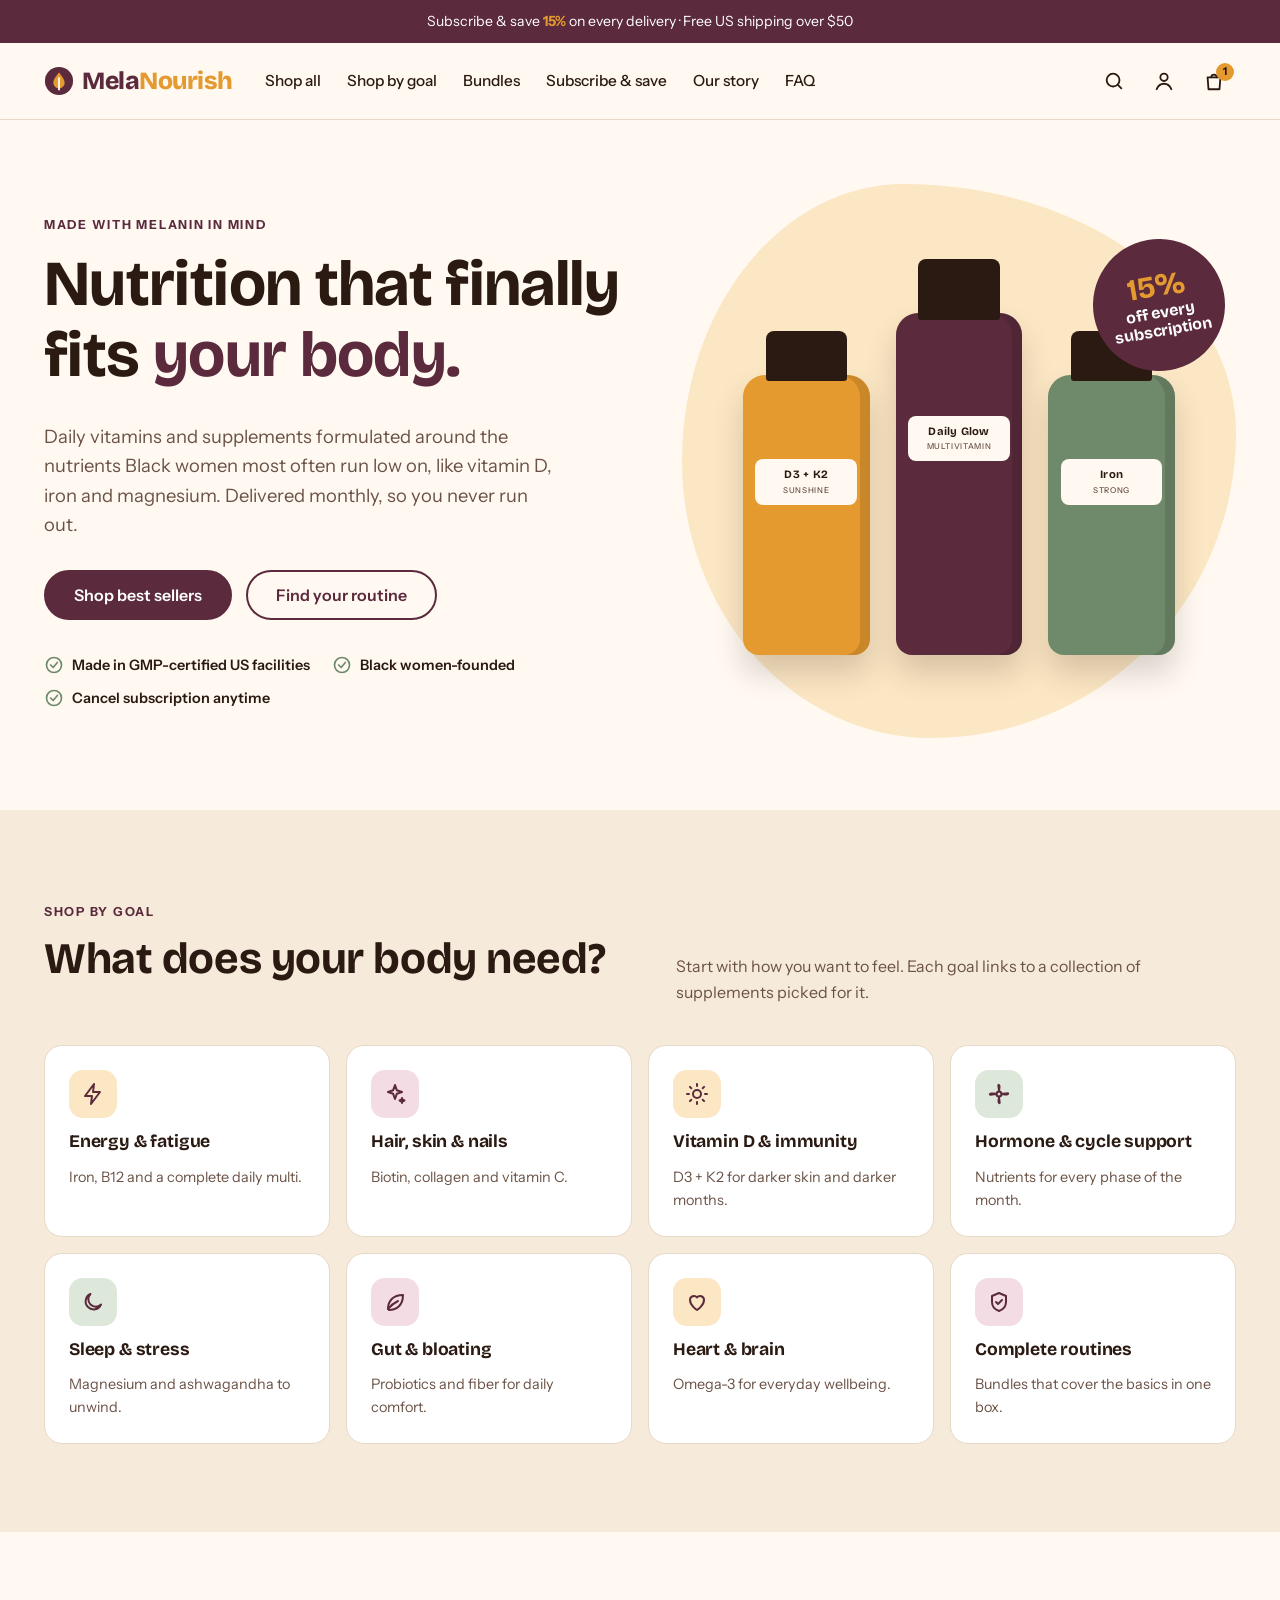
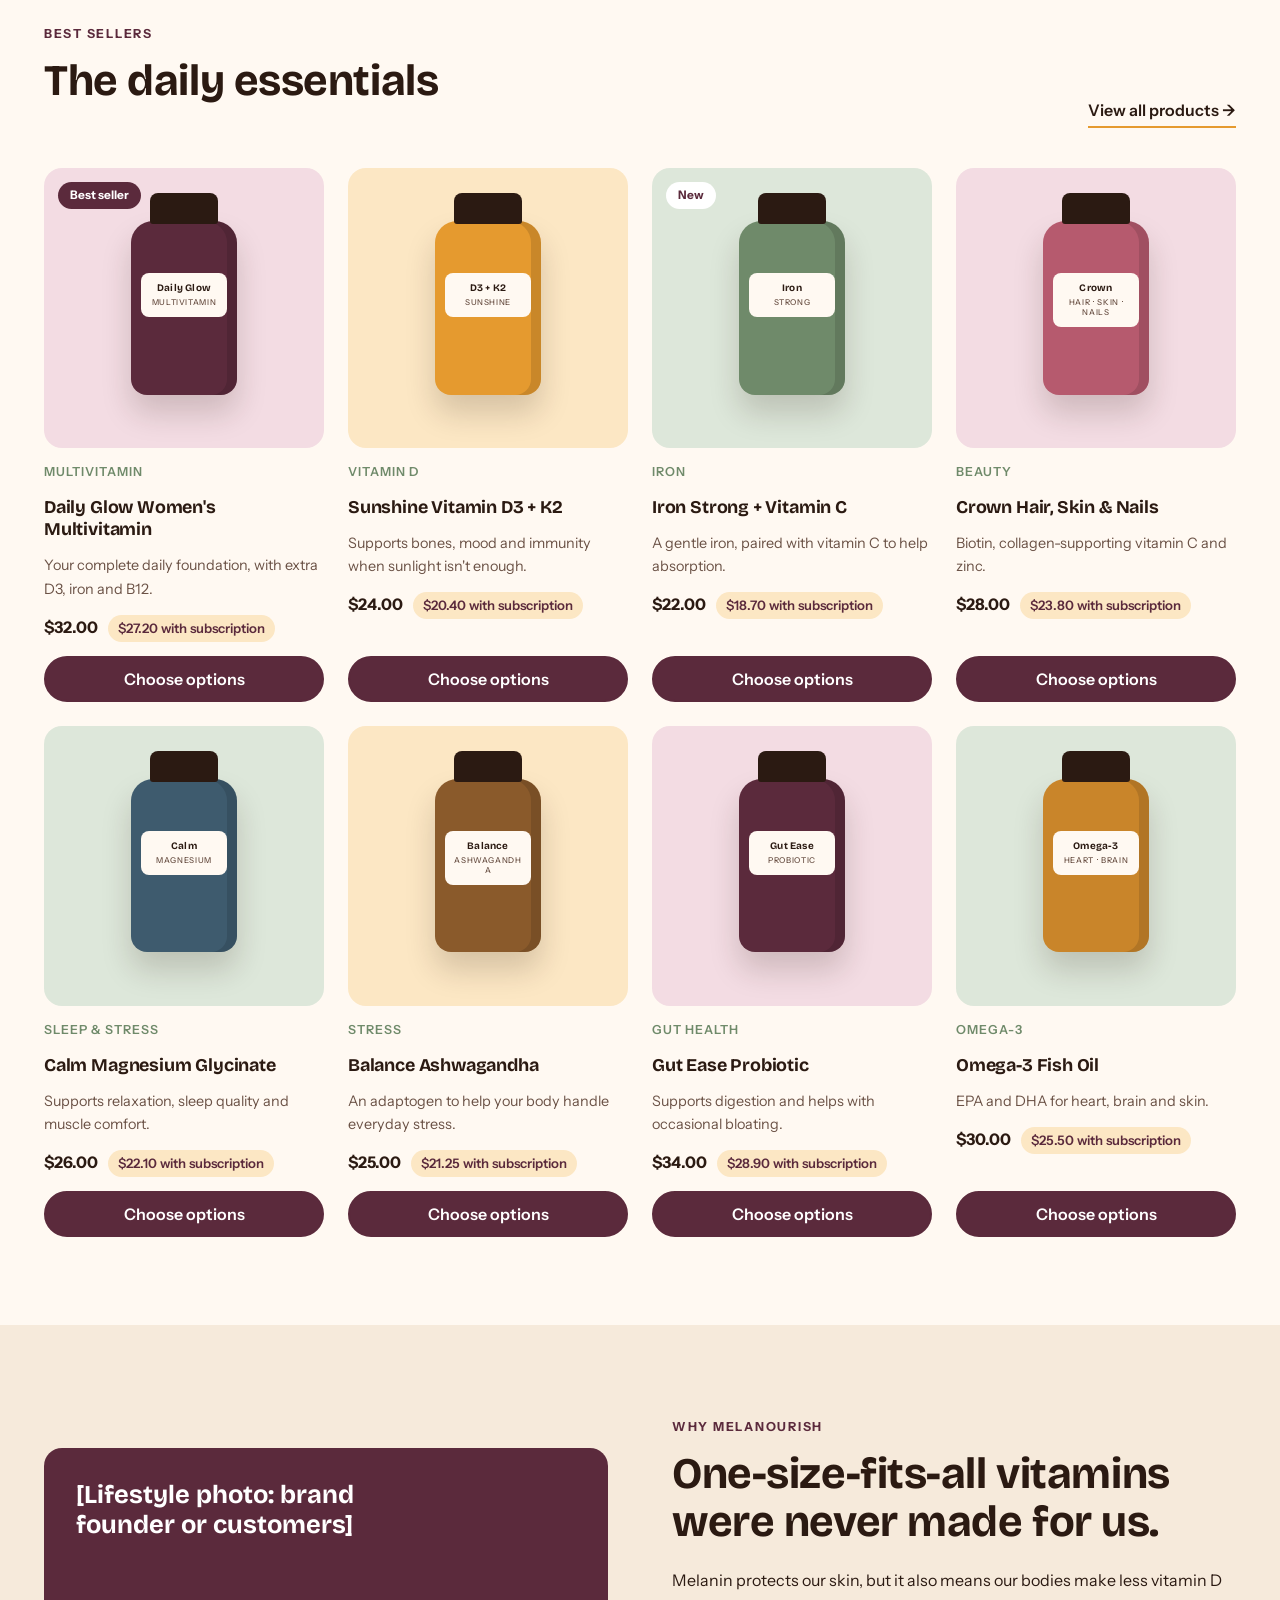
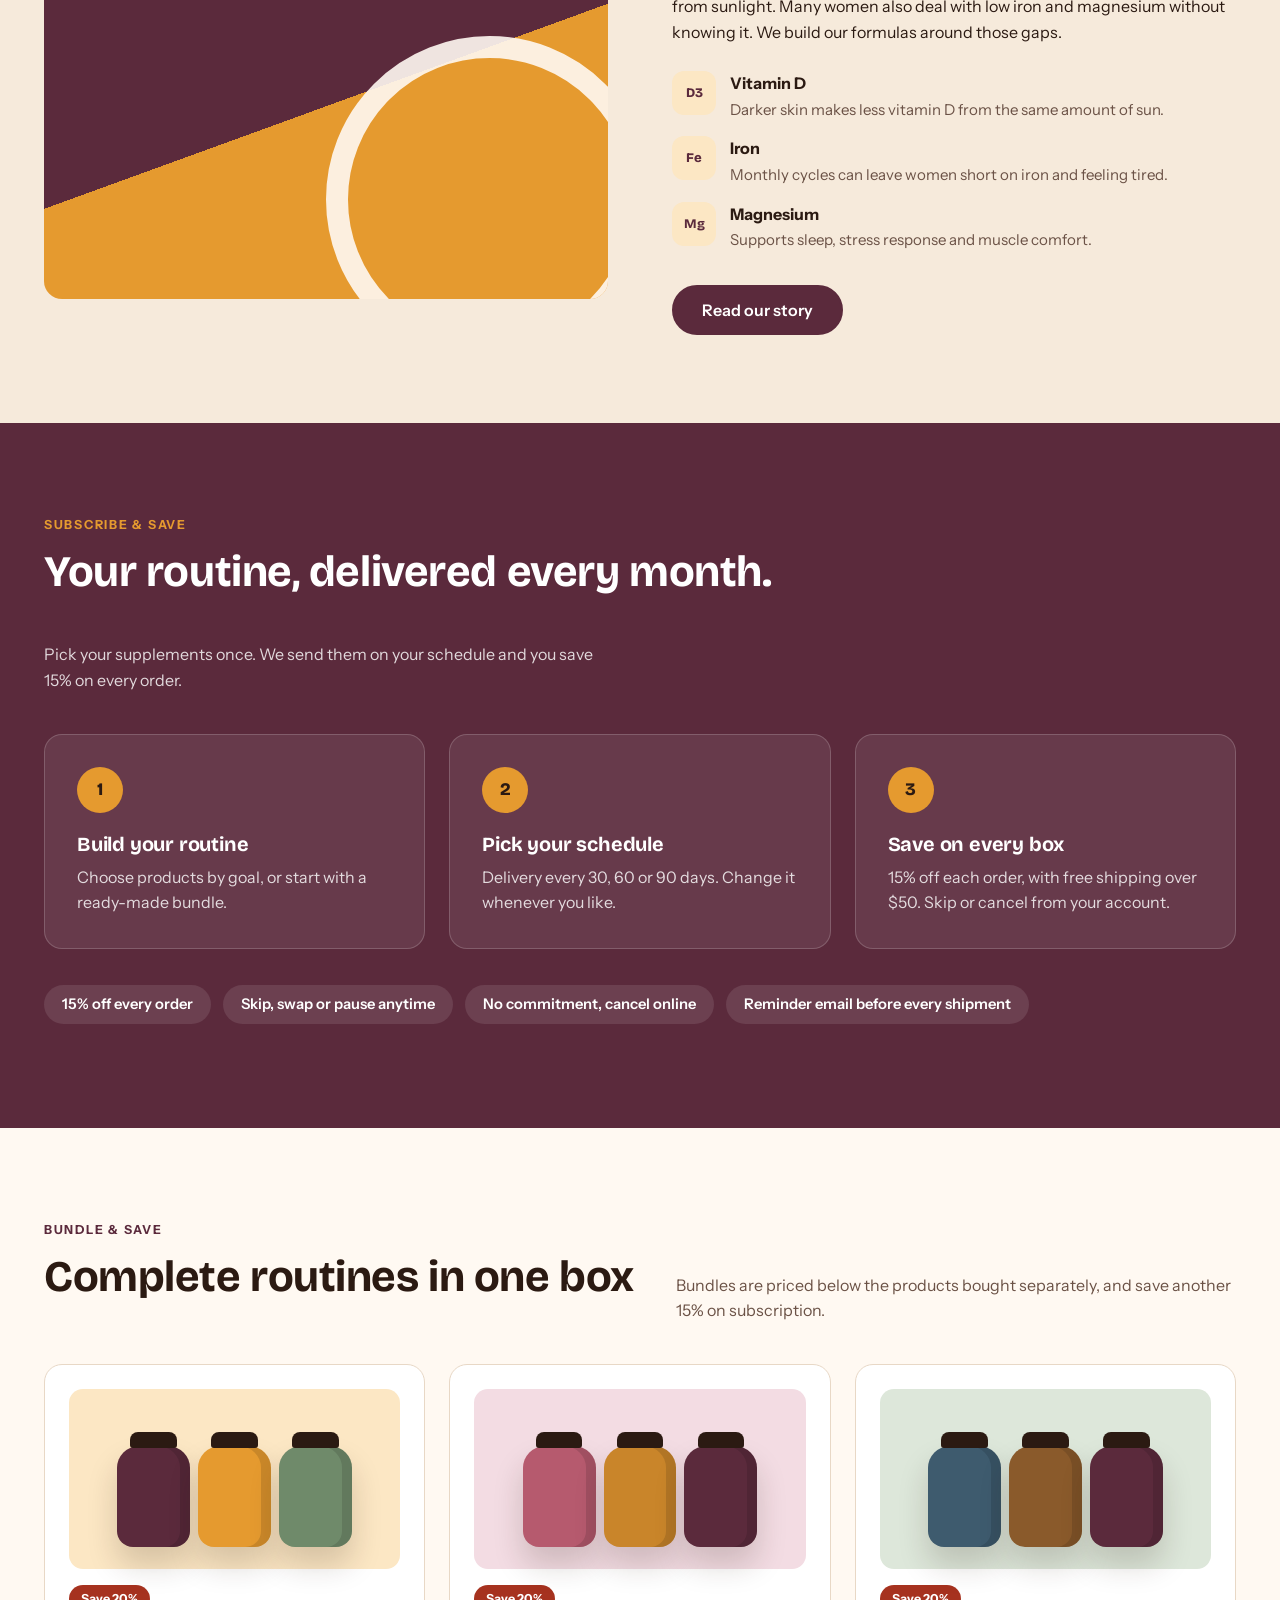
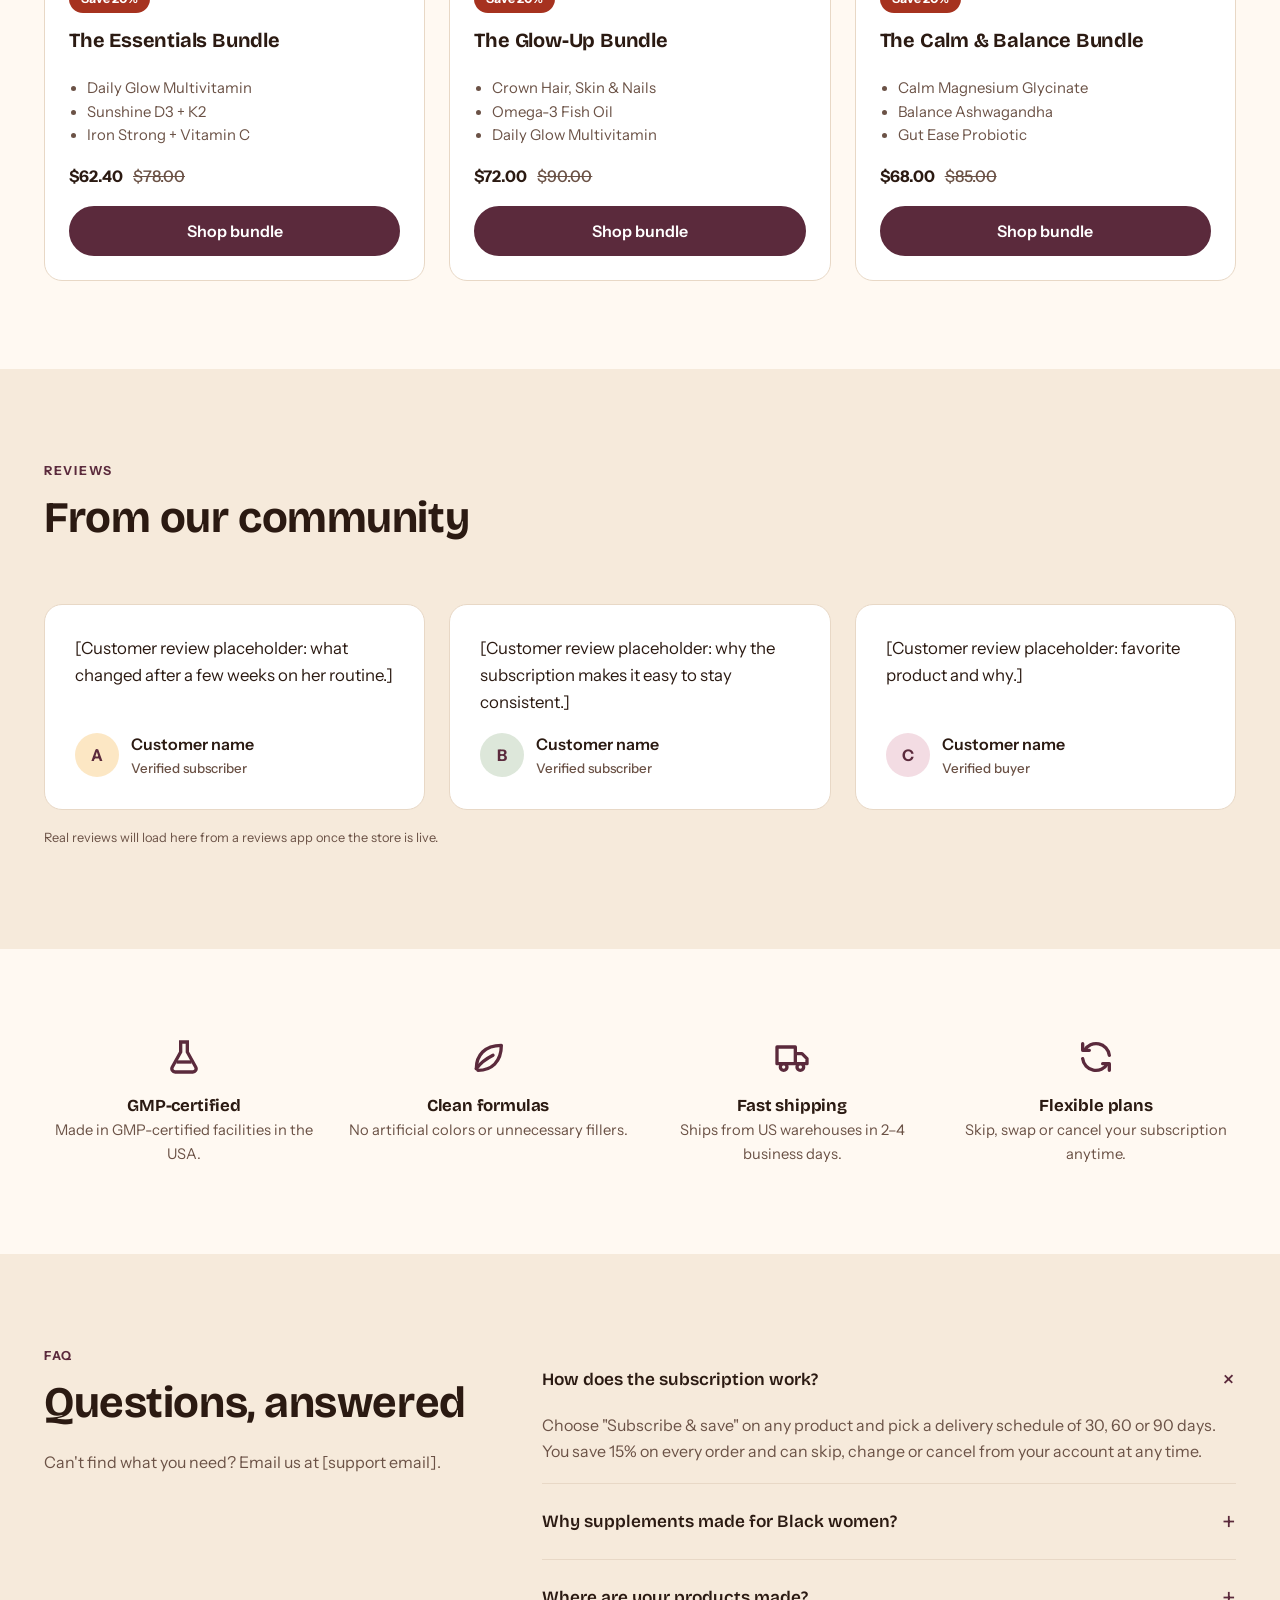
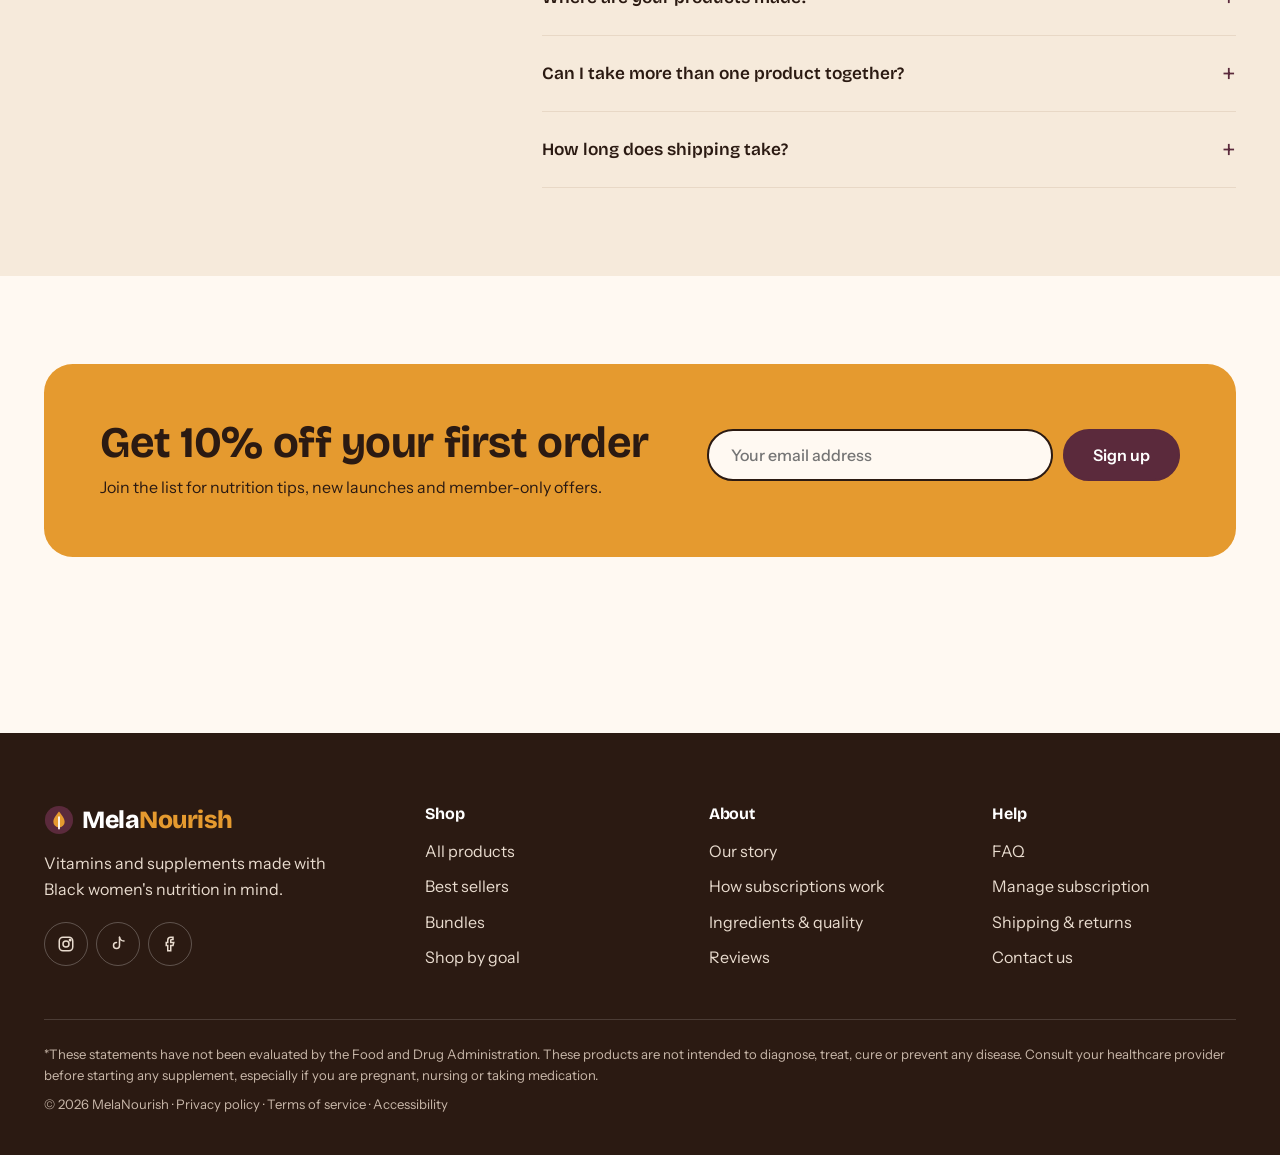
==== index.html @ 8668e56a "Add product page mockup for Daily Glow Women's Multivitamin with complete HTML structure and styling" ====
<!DOCTYPE html>
<html lang="en">
<head>
<meta charset="utf-8">
<meta name="viewport" content="width=device-width, initial-scale=1">
<title>MelaNourish — Vitamins made for Black women (Homepage mockup)</title>
<link rel="preconnect" href="https://fonts.googleapis.com">
<link rel="preconnect" href="https://fonts.gstatic.com" crossorigin>
<link href="https://fonts.googleapis.com/css2?family=Bricolage+Grotesque:opsz,wght@12..96,500;12..96,700;12..96,800&family=Instrument+Sans:wght@400;500;600;700&display=swap" rel="stylesheet">
<link rel="stylesheet" href="assets/theme.css">
</head>
<body>

<!-- ============================================================
     SVG icon sprite → snippets/icon-*.liquid
     ============================================================ -->
<svg width="0" height="0" style="position:absolute" aria-hidden="true">
  <defs>
    <symbol id="i-check" viewBox="0 0 24 24" fill="none" stroke="currentColor" stroke-width="2" stroke-linecap="round" stroke-linejoin="round"><circle cx="12" cy="12" r="9"/><path d="m8 12 3 3 5-6"/></symbol>
    <symbol id="i-search" viewBox="0 0 24 24" fill="none" stroke="currentColor" stroke-width="2" stroke-linecap="round"><circle cx="11" cy="11" r="7"/><path d="m20 20-3.5-3.5"/></symbol>
    <symbol id="i-user" viewBox="0 0 24 24" fill="none" stroke="currentColor" stroke-width="2" stroke-linecap="round"><circle cx="12" cy="8" r="4"/><path d="M4 21c1.5-4 4.5-6 8-6s6.5 2 8 6"/></symbol>
    <symbol id="i-bag" viewBox="0 0 24 24" fill="none" stroke="currentColor" stroke-width="2" stroke-linejoin="round"><path d="M5 8h14l-1 13H6L5 8Z"/><path d="M9 8a3 3 0 0 1 6 0" stroke-linecap="round"/></symbol>
    <symbol id="i-menu" viewBox="0 0 24 24" fill="none" stroke="currentColor" stroke-width="2" stroke-linecap="round"><path d="M4 7h16M4 12h16M4 17h16"/></symbol>
    <symbol id="i-leaf" viewBox="0 0 24 24" fill="none" stroke="currentColor" stroke-width="2" stroke-linecap="round" stroke-linejoin="round"><path d="M5 19c0-8 5-14 15-14 0 10-6 15-14 15"/><path d="M5 19c3-4 6-6 10-8"/></symbol>
    <symbol id="i-sun" viewBox="0 0 24 24" fill="none" stroke="currentColor" stroke-width="2" stroke-linecap="round"><circle cx="12" cy="12" r="4"/><path d="M12 2v2M12 20v2M2 12h2M20 12h2M4.9 4.9l1.4 1.4M17.7 17.7l1.4 1.4M4.9 19.1l1.4-1.4M17.7 6.3l1.4-1.4"/></symbol>
    <symbol id="i-bolt" viewBox="0 0 24 24" fill="none" stroke="currentColor" stroke-width="2" stroke-linejoin="round"><path d="M13 2 4 14h7l-1 8 9-12h-7l1-8Z"/></symbol>
    <symbol id="i-sparkle" viewBox="0 0 24 24" fill="none" stroke="currentColor" stroke-width="2" stroke-linejoin="round"><path d="M12 3l1.8 5.2L19 10l-5.2 1.8L12 17l-1.8-5.2L5 10l5.2-1.8L12 3Z"/><path d="M19 16l.7 1.8 1.8.7-1.8.7L19 21l-.7-1.8-1.8-.7 1.8-.7L19 16Z"/></symbol>
    <symbol id="i-moon" viewBox="0 0 24 24" fill="none" stroke="currentColor" stroke-width="2" stroke-linejoin="round"><path d="M20 14.5A8 8 0 1 1 9.5 4a6.5 6.5 0 0 0 10.5 10.5Z"/></symbol>
    <symbol id="i-heart" viewBox="0 0 24 24" fill="none" stroke="currentColor" stroke-width="2" stroke-linejoin="round"><path d="M12 20s-7-4.4-7-10a4 4 0 0 1 7-2.6A4 4 0 0 1 19 10c0 5.6-7 10-7 10Z"/></symbol>
    <symbol id="i-flower" viewBox="0 0 24 24" fill="none" stroke="currentColor" stroke-width="2" stroke-linejoin="round"><circle cx="12" cy="12" r="2.5"/><path d="M12 9.5C12 6 13.5 4 12 3s-0 2.5 0 6.5ZM12 14.5c0 3.5-1.5 5.5 0 6.5s0-2.5 0-6.5ZM9.5 12C6 12 4 10.5 3 12s2.5 0 6.5 0ZM14.5 12c3.5 0 5.5 1.5 6.5 0s-2.5 0-6.5 0Z"/></symbol>
    <symbol id="i-shield" viewBox="0 0 24 24" fill="none" stroke="currentColor" stroke-width="2" stroke-linejoin="round"><path d="M12 3 5 6v6c0 4.5 3 7.5 7 9 4-1.5 7-4.5 7-9V6l-7-3Z"/><path d="m9 12 2 2 4-4" stroke-linecap="round"/></symbol>
    <symbol id="i-truck" viewBox="0 0 24 24" fill="none" stroke="currentColor" stroke-width="2" stroke-linejoin="round"><path d="M3 6h11v10H3zM14 10h4l3 3v3h-7"/><circle cx="7" cy="18" r="2"/><circle cx="17" cy="18" r="2"/></symbol>
    <symbol id="i-refresh" viewBox="0 0 24 24" fill="none" stroke="currentColor" stroke-width="2" stroke-linecap="round" stroke-linejoin="round"><path d="M20 11a8 8 0 0 0-14.9-3M4 13a8 8 0 0 0 14.9 3"/><path d="M4 4v4h4M20 20v-4h-4"/></symbol>
    <symbol id="i-flask" viewBox="0 0 24 24" fill="none" stroke="currentColor" stroke-width="2" stroke-linejoin="round"><path d="M9 3h6M10 3v6l-5 9a2 2 0 0 0 1.8 3h10.4a2 2 0 0 0 1.8-3l-5-9V3"/><path d="M7.5 15h9"/></symbol>
    <symbol id="i-ig" viewBox="0 0 24 24" fill="none" stroke="currentColor" stroke-width="2"><rect x="3" y="3" width="18" height="18" rx="5"/><circle cx="12" cy="12" r="4"/><circle cx="17.5" cy="6.5" r="1" fill="currentColor"/></symbol>
    <symbol id="i-tt" viewBox="0 0 24 24" fill="none" stroke="currentColor" stroke-width="2" stroke-linecap="round"><path d="M14 3v11a4 4 0 1 1-4-4"/><path d="M14 3c.5 3 2.5 5 6 5"/></symbol>
    <symbol id="i-fb" viewBox="0 0 24 24" fill="none" stroke="currentColor" stroke-width="2" stroke-linecap="round"><path d="M15 3h-2a4 4 0 0 0-4 4v3H7v4h2v7h4v-7h3l1-4h-4V7a1 1 0 0 1 1-1h2V3Z"/></symbol>
    <symbol id="i-logo" viewBox="0 0 32 32"><circle cx="16" cy="16" r="15" fill="#5B2A3C"/><path d="M16 7c3 4 6 7 6 11a6 6 0 0 1-12 0c0-4 3-7 6-11Z" fill="#E59A2F"/><path d="M16 13v12" stroke="#FFF9F2" stroke-width="2" stroke-linecap="round"/></symbol>
  </defs>
</svg>

<!-- ============================================================
     SECTION: announcement-bar   (sections/announcement-bar.liquid)
     settings: text (richtext), link (url)
     ============================================================ -->
<div class="announcement-bar" data-section-type="announcement-bar">
  <p style="margin:0">Subscribe &amp; save <strong>15%</strong> on every delivery · Free US shipping over $50</p>
</div>

<!-- ============================================================
     SECTION: header   (sections/header.liquid)
     settings: logo (image_picker), menu (link_list), show_search, show_account
     ============================================================ -->
<header class="site-header" data-section-type="header">
  <div class="page-width site-header__inner">
    <a class="logo" href="index.html" aria-label="MelaNourish home"><svg aria-hidden="true"><use href="#i-logo"/></svg><span class="logo__word">Mela<span>Nourish</span></span></a>
    <nav class="main-nav" id="main-nav" aria-label="Main">
      <div class="main-nav__top">
        <span class="logo"><svg aria-hidden="true"><use href="#i-logo"/></svg><span class="logo__word">Mela<span>Nourish</span></span></span>
        <button class="icon-button" type="button" aria-label="Close menu" data-menu-close><svg aria-hidden="true" viewBox="0 0 24 24" fill="none" stroke="currentColor" stroke-width="2" stroke-linecap="round"><path d="M6 6l12 12M18 6 6 18"/></svg></button>
      </div>
      <ul>
        <li><a href="#best-sellers">Shop all</a></li>
        <li><a href="#shop-by-goal">Shop by goal</a></li>
        <li><a href="#bundles">Bundles</a></li>
        <li><a href="#how-it-works">Subscribe &amp; save</a></li>
        <li><a href="#our-story">Our story</a></li>
        <li><a href="#faq">FAQ</a></li>
      </ul>
      <div class="main-nav__footer">
        <a class="button" href="#best-sellers">Shop best sellers</a>
        <a class="button button--secondary" href="#">Log in / Manage subscription</a>
      </div>
    </nav>
    <button class="nav-overlay" type="button" tabindex="-1" aria-label="Close menu" data-nav-overlay></button>
    <div class="header-icons">
      <button class="icon-button" type="button" aria-label="Search" aria-controls="search-overlay" data-search-open><svg aria-hidden="true"><use href="#i-search"/></svg></button>
      <a class="icon-button icon-button--account" href="#" aria-label="Account"><svg aria-hidden="true"><use href="#i-user"/></svg></a>
      <a class="icon-button" href="#cart" aria-label="Open cart, 0 items" aria-controls="cart-drawer" data-cart-open><svg aria-hidden="true"><use href="#i-bag"/></svg><span class="cart-count" data-cart-count>0</span></a>
      <button class="icon-button menu-toggle" type="button" aria-label="Open menu" aria-expanded="false" aria-controls="main-nav" data-menu-toggle><svg aria-hidden="true"><use href="#i-menu"/></svg></button>
    </div>
  </div>
</header>

<!-- ============================================================
     SNIPPET: cart-drawer   (snippets/cart-drawer.liquid, rendered in layout/theme.liquid)
     settings: free_shipping_threshold, upsell_product, checkout_note
     ============================================================ -->

<!-- ============================================================
     SNIPPET: predictive-search   (snippets/predictive-search.liquid + sections/predictive-search.liquid)
     settings: popular_searches (list), quick_links (link_list), featured_collection
     ============================================================ -->
<div class="search-overlay" id="search-overlay" role="dialog" aria-modal="true" aria-label="Search" data-search>
  <div class="search-top">
    <div class="page-width search-top__inner">
      <form class="search-field" action="#" role="search" data-search-form>
        <svg aria-hidden="true"><use href="#i-search"/></svg>
        <label class="visually-hidden" for="search-input">Search products</label>
        <input id="search-input" type="search" name="q" placeholder="Search vitamins, goals, ingredients…" autocomplete="off" data-search-input>
        <button class="search-clear" type="button" hidden data-search-clear>Clear</button>
      </form>
      <button class="icon-button" type="button" aria-label="Close search" data-search-close><svg aria-hidden="true" viewBox="0 0 24 24" fill="none" stroke="currentColor" stroke-width="2" stroke-linecap="round"><path d="M6 6l12 12M18 6 6 18"/></svg></button>
    </div>
  </div>

  <div class="page-width search-body">
    <!-- default state -->
    <div class="search-block" data-search-default>
      <h2>Popular searches</h2>
      <ul class="chips">
        <li><button class="chip-btn" type="button" data-search-term="Vitamin D">Vitamin D</button></li>
        <li><button class="chip-btn" type="button" data-search-term="Iron">Iron</button></li>
        <li><button class="chip-btn" type="button" data-search-term="Hair">Hair growth</button></li>
        <li><button class="chip-btn" type="button" data-search-term="Magnesium">Magnesium</button></li>
        <li><button class="chip-btn" type="button" data-search-term="Sleep">Sleep</button></li>
        <li><button class="chip-btn" type="button" data-search-term="Gut">Bloating</button></li>
      </ul>
    </div>
    <div class="search-block" data-search-default>
      <h2>Shop by goal</h2>
      <ul class="chips">
        <li><a class="chip-btn" href="index.html#shop-by-goal" data-search-link><svg aria-hidden="true"><use href="#i-bolt"/></svg>Energy</a></li>
        <li><a class="chip-btn" href="index.html#shop-by-goal" data-search-link><svg aria-hidden="true"><use href="#i-sparkle"/></svg>Hair &amp; skin</a></li>
        <li><a class="chip-btn" href="index.html#shop-by-goal" data-search-link><svg aria-hidden="true"><use href="#i-flower"/></svg>Hormones</a></li>
        <li><a class="chip-btn" href="index.html#shop-by-goal" data-search-link><svg aria-hidden="true"><use href="#i-moon"/></svg>Sleep &amp; stress</a></li>
        <li><a class="chip-btn" href="index.html#bundles" data-search-link><svg aria-hidden="true"><use href="#i-shield"/></svg>Bundles</a></li>
      </ul>
    </div>

    <!-- results (default: trending products; typing: matches) -->
    <div class="search-block">
      <h2 data-search-heading>Trending now</h2>
      <p class="search-count" data-search-count hidden></p>
      <ul class="search-results" data-search-results aria-live="polite"></ul>
      <p class="search-empty" data-search-empty hidden>No products found. Try "vitamin D", "iron" or "sleep".</p>
      <div class="search-all" data-search-all hidden><a class="button button--secondary" href="index.html#best-sellers" data-search-link>View all results</a></div>
    </div>
  </div>
</div>

<button class="cart-overlay" type="button" tabindex="-1" aria-label="Close cart" data-cart-overlay></button>
<aside class="cart-drawer" id="cart-drawer" role="dialog" aria-modal="true" aria-labelledby="cart-title" data-cart-drawer>
  <div class="cart-drawer__head">
    <h2 id="cart-title">Your cart <span class="cart-drawer__count" data-cart-drawer-count>0</span></h2>
    <button class="icon-button" type="button" aria-label="Close cart" data-cart-close><svg aria-hidden="true" viewBox="0 0 24 24" fill="none" stroke="currentColor" stroke-width="2" stroke-linecap="round"><path d="M6 6l12 12M18 6 6 18"/></svg></button>
  </div>

  <div class="ship-bar">
    <p data-ship-text>You're <strong>$50.00</strong> away from free shipping</p>
    <div class="ship-bar__track"><div class="ship-bar__fill" data-ship-fill></div></div>
  </div>

  <ul class="cart-items" data-cart-items aria-live="polite"></ul>

  <div class="cart-empty">
    <svg aria-hidden="true"><use href="#i-bag"/></svg>
    <h3>Your cart is empty</h3>
    <p>Start with our best sellers or build your own routine.</p>
    <a class="button" href="index.html#best-sellers" data-cart-close>Shop best sellers</a>
  </div>

  <div class="cart-upsell" data-cart-upsell>
    <h3>Pairs well with</h3>
    <div class="upsell-card">
      <span class="bottle-art" style="--art-bg:#FCE7C4"><span class="bottle" style="--bottle:#E59A2F"></span></span>
      <div><strong>Sunshine D3 + K2</strong><span>$24.00</span></div>
      <button class="button button--secondary" type="button" data-upsell-add>Add</button>
    </div>
  </div>

  <div class="cart-drawer__foot">
    <div class="cart-totals">
      <div><span>Subtotal</span><span data-cart-subtotal>$0.00</span></div>
      <div class="is-save" data-cart-save-row><span>Subscription savings</span><span data-cart-save>−$0.00</span></div>
      <div><span>Shipping</span><span data-cart-ship>Calculated at checkout</span></div>
      <div class="is-total"><span>Total</span><span data-cart-total>$0.00</span></div>
    </div>
    <button class="button" type="button" data-checkout>Checkout securely</button>
    <p class="checkout-msg" data-checkout-msg role="status"></p>
    <p class="cart-drawer__note">Subscriptions renew automatically. Skip or cancel anytime.</p>
  </div>
</aside>


<main id="main">

<!-- ============================================================
     SECTION: hero   (sections/hero.liquid)
     settings: eyebrow, heading, text, button_1_label/link, button_2_label/link, image
     blocks: badge (text)  ×4
     ============================================================ -->
<section class="hero" data-section-type="hero">
  <div class="page-width hero__grid">
    <div class="hero__text">
      <span class="eyebrow">Made with melanin in mind</span>
      <h1>Nutrition that finally fits <span style="color:var(--color-primary)">your body.</span></h1>
      <p>Daily vitamins and supplements formulated around the nutrients Black women most often run low on, like vitamin D, iron and magnesium. Delivered monthly, so you never run out.</p>
      <div class="hero__ctas">
        <a class="button" href="#best-sellers">Shop best sellers</a>
        <a class="button button--secondary" href="#shop-by-goal">Find your routine</a>
      </div>
      <ul class="hero__badges">
        <li data-block-type="badge"><svg aria-hidden="true"><use href="#i-check"/></svg>Made in GMP-certified US facilities</li>
        <li data-block-type="badge"><svg aria-hidden="true"><use href="#i-check"/></svg>Black women-founded</li>
        <li data-block-type="badge"><svg aria-hidden="true"><use href="#i-check"/></svg>Cancel subscription anytime</li>
      </ul>
    </div>
    <div class="hero__visual" role="img" aria-label="Three MelaNourish supplement bottles">
      <div class="bottle-trio" aria-hidden="true">
        <div class="bottle" style="--bottle:#E59A2F"><div class="bottle__label">D3 + K2<small>Sunshine</small></div></div>
        <div class="bottle" style="--bottle:#5B2A3C"><div class="bottle__label">Daily Glow<small>Multivitamin</small></div></div>
        <div class="bottle" style="--bottle:#6F8A6A"><div class="bottle__label">Iron<small>Strong</small></div></div>
      </div>
      <div class="hero__sticker" aria-hidden="true"><span><b>15%</b>off every subscription</span></div>
    </div>
  </div>
</section>

<!-- ============================================================
     SECTION: shop-by-goal   (sections/collection-list.liquid)
     settings: heading, text
     blocks: collection (collection picker, icon select, tint color, short text) ×8
     ============================================================ -->
<section class="section section--surface" id="shop-by-goal" data-section-type="collection-list">
  <div class="page-width">
    <div class="section-header">
      <div>
        <span class="eyebrow">Shop by goal</span>
        <h2>What does your body need?</h2>
      </div>
      <p>Start with how you want to feel. Each goal links to a collection of supplements picked for it.</p>
    </div>
    <div class="goal-grid">
      <a class="goal-card" href="#best-sellers" data-block-type="collection" style="--tint:#FCE7C4"><span class="goal-card__icon"><svg aria-hidden="true"><use href="#i-bolt"/></svg></span><h3>Energy &amp; fatigue</h3><p>Iron, B12 and a complete daily multi.</p></a>
      <a class="goal-card" href="#best-sellers" data-block-type="collection" style="--tint:#F3DCE3"><span class="goal-card__icon"><svg aria-hidden="true"><use href="#i-sparkle"/></svg></span><h3>Hair, skin &amp; nails</h3><p>Biotin, collagen and vitamin C.</p></a>
      <a class="goal-card" href="#best-sellers" data-block-type="collection" style="--tint:#FCE7C4"><span class="goal-card__icon"><svg aria-hidden="true"><use href="#i-sun"/></svg></span><h3>Vitamin D &amp; immunity</h3><p>D3 + K2 for darker skin and darker months.</p></a>
      <a class="goal-card" href="#best-sellers" data-block-type="collection" style="--tint:#DDE7DA"><span class="goal-card__icon"><svg aria-hidden="true"><use href="#i-flower"/></svg></span><h3>Hormone &amp; cycle support</h3><p>Nutrients for every phase of the month.</p></a>
      <a class="goal-card" href="#best-sellers" data-block-type="collection" style="--tint:#DDE7DA"><span class="goal-card__icon"><svg aria-hidden="true"><use href="#i-moon"/></svg></span><h3>Sleep &amp; stress</h3><p>Magnesium and ashwagandha to unwind.</p></a>
      <a class="goal-card" href="#best-sellers" data-block-type="collection" style="--tint:#F3DCE3"><span class="goal-card__icon"><svg aria-hidden="true"><use href="#i-leaf"/></svg></span><h3>Gut &amp; bloating</h3><p>Probiotics and fiber for daily comfort.</p></a>
      <a class="goal-card" href="#best-sellers" data-block-type="collection" style="--tint:#FCE7C4"><span class="goal-card__icon"><svg aria-hidden="true"><use href="#i-heart"/></svg></span><h3>Heart &amp; brain</h3><p>Omega-3 for everyday wellbeing.</p></a>
      <a class="goal-card" href="#bundles" data-block-type="collection" style="--tint:#F3DCE3"><span class="goal-card__icon"><svg aria-hidden="true"><use href="#i-shield"/></svg></span><h3>Complete routines</h3><p>Bundles that cover the basics in one box.</p></a>
    </div>
    <p class="rail-hint" aria-hidden="true">Swipe to see more →</p>
  </div>
</section>

<!-- ============================================================
     SECTION: featured-collection   (sections/featured-collection.liquid)
     settings: heading, text, collection, products_to_show, show_subscribe_price
     uses snippets/product-card.liquid
     ============================================================ -->
<section class="section" id="best-sellers" data-section-type="featured-collection">
  <div class="page-width">
    <div class="section-header">
      <div>
        <span class="eyebrow">Best sellers</span>
        <h2>The daily essentials</h2>
      </div>
      <a class="link-arrow" href="#best-sellers">View all products →</a>
    </div>
    <div class="product-grid">

      <!-- snippets/product-card.liquid -->
      <article class="product-card">
        <div class="product-card__media">
          <span class="product-card__badge product-card__badge--accent">Best seller</span>
          <a href="product.html" class="bottle-art" style="--art-bg:#F3DCE3" aria-label="Daily Glow Multivitamin"><div class="bottle" style="--bottle:#5B2A3C"><div class="bottle__label">Daily Glow<small>Multivitamin</small></div></div></a>
        </div>
        <span class="product-card__type">Multivitamin</span>
        <h3 class="product-card__title"><a href="product.html">Daily Glow Women's Multivitamin</a></h3>
        <p class="product-card__benefit">Your complete daily foundation, with extra D3, iron and B12.</p>
        <div class="product-card__price">$32.00 <span class="product-card__sub">$27.20 with subscription</span></div>
        <a class="button" href="product.html">Choose options</a>
      </article>

      <article class="product-card">
        <div class="product-card__media">
          <a href="product.html" class="bottle-art" style="--art-bg:#FCE7C4" aria-label="Sunshine D3 + K2"><div class="bottle" style="--bottle:#E59A2F"><div class="bottle__label">D3 + K2<small>Sunshine</small></div></div></a>
        </div>
        <span class="product-card__type">Vitamin D</span>
        <h3 class="product-card__title"><a href="product.html">Sunshine Vitamin D3 + K2</a></h3>
        <p class="product-card__benefit">Supports bones, mood and immunity when sunlight isn't enough.</p>
        <div class="product-card__price">$24.00 <span class="product-card__sub">$20.40 with subscription</span></div>
        <a class="button" href="product.html">Choose options</a>
      </article>

      <article class="product-card">
        <div class="product-card__media">
          <span class="product-card__badge">New</span>
          <a href="product.html" class="bottle-art" style="--art-bg:#DDE7DA" aria-label="Iron Strong"><div class="bottle" style="--bottle:#6F8A6A"><div class="bottle__label">Iron<small>Strong</small></div></div></a>
        </div>
        <span class="product-card__type">Iron</span>
        <h3 class="product-card__title"><a href="product.html">Iron Strong + Vitamin C</a></h3>
        <p class="product-card__benefit">A gentle iron, paired with vitamin C to help absorption.</p>
        <div class="product-card__price">$22.00 <span class="product-card__sub">$18.70 with subscription</span></div>
        <a class="button" href="product.html">Choose options</a>
      </article>

      <article class="product-card">
        <div class="product-card__media">
          <a href="product.html" class="bottle-art" style="--art-bg:#F3DCE3" aria-label="Crown Hair, Skin and Nails"><div class="bottle" style="--bottle:#B65A6E"><div class="bottle__label">Crown<small>Hair · Skin · Nails</small></div></div></a>
        </div>
        <span class="product-card__type">Beauty</span>
        <h3 class="product-card__title"><a href="product.html">Crown Hair, Skin &amp; Nails</a></h3>
        <p class="product-card__benefit">Biotin, collagen-supporting vitamin C and zinc.</p>
        <div class="product-card__price">$28.00 <span class="product-card__sub">$23.80 with subscription</span></div>
        <a class="button" href="product.html">Choose options</a>
      </article>

      <article class="product-card">
        <div class="product-card__media">
          <a href="product.html" class="bottle-art" style="--art-bg:#DDE7DA" aria-label="Calm Magnesium Glycinate"><div class="bottle" style="--bottle:#3E5B6E"><div class="bottle__label">Calm<small>Magnesium</small></div></div></a>
        </div>
        <span class="product-card__type">Sleep &amp; stress</span>
        <h3 class="product-card__title"><a href="product.html">Calm Magnesium Glycinate</a></h3>
        <p class="product-card__benefit">Supports relaxation, sleep quality and muscle comfort.</p>
        <div class="product-card__price">$26.00 <span class="product-card__sub">$22.10 with subscription</span></div>
        <a class="button" href="product.html">Choose options</a>
      </article>

      <article class="product-card">
        <div class="product-card__media">
          <a href="product.html" class="bottle-art" style="--art-bg:#FCE7C4" aria-label="Balance Ashwagandha"><div class="bottle" style="--bottle:#8A5A2B"><div class="bottle__label">Balance<small>Ashwagandha</small></div></div></a>
        </div>
        <span class="product-card__type">Stress</span>
        <h3 class="product-card__title"><a href="product.html">Balance Ashwagandha</a></h3>
        <p class="product-card__benefit">An adaptogen to help your body handle everyday stress.</p>
        <div class="product-card__price">$25.00 <span class="product-card__sub">$21.25 with subscription</span></div>
        <a class="button" href="product.html">Choose options</a>
      </article>

      <article class="product-card">
        <div class="product-card__media">
          <a href="product.html" class="bottle-art" style="--art-bg:#F3DCE3" aria-label="Gut Ease Probiotic"><div class="bottle" style="--bottle:#5B2A3C"><div class="bottle__label">Gut Ease<small>Probiotic</small></div></div></a>
        </div>
        <span class="product-card__type">Gut health</span>
        <h3 class="product-card__title"><a href="product.html">Gut Ease Probiotic</a></h3>
        <p class="product-card__benefit">Supports digestion and helps with occasional bloating.</p>
        <div class="product-card__price">$34.00 <span class="product-card__sub">$28.90 with subscription</span></div>
        <a class="button" href="product.html">Choose options</a>
      </article>

      <article class="product-card">
        <div class="product-card__media">
          <a href="product.html" class="bottle-art" style="--art-bg:#DDE7DA" aria-label="Omega-3 Fish Oil"><div class="bottle" style="--bottle:#C9852A"><div class="bottle__label">Omega-3<small>Heart · Brain</small></div></div></a>
        </div>
        <span class="product-card__type">Omega-3</span>
        <h3 class="product-card__title"><a href="product.html">Omega-3 Fish Oil</a></h3>
        <p class="product-card__benefit">EPA and DHA for heart, brain and skin.</p>
        <div class="product-card__price">$30.00 <span class="product-card__sub">$25.50 with subscription</span></div>
        <a class="button" href="product.html">Choose options</a>
      </article>

    </div>
  </div>
</section>

<!-- ============================================================
     SECTION: image-with-text   (sections/image-with-text.liquid)
     settings: image, eyebrow, heading, text, button
     blocks: nutrient (abbr, title, text) ×3
     ============================================================ -->
<section class="section section--surface" id="our-story" data-section-type="image-with-text">
  <div class="page-width mission__grid">
    <div class="mission__art" role="img" aria-label="Brand image placeholder">
      <span class="mission__art-label">[Lifestyle photo: brand founder or customers]</span>
    </div>
    <div>
      <span class="eyebrow">Why MelaNourish</span>
      <h2>One-size-fits-all vitamins were never made for us.</h2>
      <p>Melanin protects our skin, but it also means our bodies make less vitamin D from sunlight. Many women also deal with low iron and magnesium without knowing it. We build our formulas around those gaps.</p>
      <ul class="nutrient-list">
        <li data-block-type="nutrient"><span class="chip">D3</span><div><strong>Vitamin D</strong><span>Darker skin makes less vitamin D from the same amount of sun.</span></div></li>
        <li data-block-type="nutrient"><span class="chip">Fe</span><div><strong>Iron</strong><span>Monthly cycles can leave women short on iron and feeling tired.</span></div></li>
        <li data-block-type="nutrient"><span class="chip">Mg</span><div><strong>Magnesium</strong><span>Supports sleep, stress response and muscle comfort.</span></div></li>
      </ul>
      <a class="button" href="#">Read our story</a>
    </div>
  </div>
</section>

<!-- ============================================================
     SECTION: subscription-steps   (sections/multicolumn.liquid, color scheme: primary)
     settings: heading, text
     blocks: step (title, text) ×3, perk (text) ×4
     ============================================================ -->
<section class="section section--primary" id="how-it-works" data-section-type="subscription-steps">
  <div class="page-width">
    <div class="section-header">
      <div>
        <span class="eyebrow">Subscribe &amp; save</span>
        <h2>Your routine, delivered every month.</h2>
      </div>
      <p>Pick your supplements once. We send them on your schedule and you save 15% on every order.</p>
    </div>
    <div class="steps">
      <div class="step" data-block-type="step"><div class="step__num">1</div><h3>Build your routine</h3><p>Choose products by goal, or start with a ready-made bundle.</p></div>
      <div class="step" data-block-type="step"><div class="step__num">2</div><h3>Pick your schedule</h3><p>Delivery every 30, 60 or 90 days. Change it whenever you like.</p></div>
      <div class="step" data-block-type="step"><div class="step__num">3</div><h3>Save on every box</h3><p>15% off each order, with free shipping over $50. Skip or cancel from your account.</p></div>
    </div>
    <ul class="subscribe-perks">
      <li data-block-type="perk">15% off every order</li>
      <li data-block-type="perk">Skip, swap or pause anytime</li>
      <li data-block-type="perk">No commitment, cancel online</li>
      <li data-block-type="perk">Reminder email before every shipment</li>
    </ul>
  </div>
</section>

<!-- ============================================================
     SECTION: bundles   (sections/featured-bundles.liquid)
     blocks: bundle (product picker, badge text, included list) ×3
     ============================================================ -->
<section class="section" id="bundles" data-section-type="bundles">
  <div class="page-width">
    <div class="section-header">
      <div>
        <span class="eyebrow">Bundle &amp; save</span>
        <h2>Complete routines in one box</h2>
      </div>
      <p>Bundles are priced below the products bought separately, and save another 15% on subscription.</p>
    </div>
    <div class="bundle-grid">
      <article class="bundle-card" data-block-type="bundle">
        <div class="bundle-card__art" style="--art-bg:#FCE7C4" aria-hidden="true">
          <div class="bottle" style="--bottle:#5B2A3C"></div><div class="bottle" style="--bottle:#E59A2F"></div><div class="bottle" style="--bottle:#6F8A6A"></div>
        </div>
        <span class="bundle-card__save">Save 20%</span>
        <h3>The Essentials Bundle</h3>
        <ul><li>Daily Glow Multivitamin</li><li>Sunshine D3 + K2</li><li>Iron Strong + Vitamin C</li></ul>
        <div class="product-card__price">$62.40 <span class="price-compare">$78.00</span></div>
        <a class="button" href="product.html">Shop bundle</a>
      </article>
      <article class="bundle-card" data-block-type="bundle">
        <div class="bundle-card__art" style="--art-bg:#F3DCE3" aria-hidden="true">
          <div class="bottle" style="--bottle:#B65A6E"></div><div class="bottle" style="--bottle:#C9852A"></div><div class="bottle" style="--bottle:#5B2A3C"></div>
        </div>
        <span class="bundle-card__save">Save 20%</span>
        <h3>The Glow-Up Bundle</h3>
        <ul><li>Crown Hair, Skin &amp; Nails</li><li>Omega-3 Fish Oil</li><li>Daily Glow Multivitamin</li></ul>
        <div class="product-card__price">$72.00 <span class="price-compare">$90.00</span></div>
        <a class="button" href="product.html">Shop bundle</a>
      </article>
      <article class="bundle-card" data-block-type="bundle">
        <div class="bundle-card__art" style="--art-bg:#DDE7DA" aria-hidden="true">
          <div class="bottle" style="--bottle:#3E5B6E"></div><div class="bottle" style="--bottle:#8A5A2B"></div><div class="bottle" style="--bottle:#5B2A3C"></div>
        </div>
        <span class="bundle-card__save">Save 20%</span>
        <h3>The Calm &amp; Balance Bundle</h3>
        <ul><li>Calm Magnesium Glycinate</li><li>Balance Ashwagandha</li><li>Gut Ease Probiotic</li></ul>
        <div class="product-card__price">$68.00 <span class="price-compare">$85.00</span></div>
        <a class="button" href="product.html">Shop bundle</a>
      </article>
    </div>
  </div>
</section>

<!-- ============================================================
     SECTION: testimonials   (sections/testimonials.liquid)
     blocks: testimonial (quote, name, detail) ×3
     NOTE: placeholder copy — replace with real, verified reviews (e.g. Judge.me / Okendo app block)
     ============================================================ -->
<section class="section section--surface" data-section-type="testimonials">
  <div class="page-width">
    <div class="section-header">
      <div>
        <span class="eyebrow">Reviews</span>
        <h2>From our community</h2>
      </div>
    </div>
    <div class="testimonial-grid">
      <figure class="testimonial" data-block-type="testimonial">
        <blockquote>[Customer review placeholder: what changed after a few weeks on her routine.]</blockquote>
        <figcaption><span class="avatar" aria-hidden="true">A</span><span>Customer name<small>Verified subscriber</small></span></figcaption>
      </figure>
      <figure class="testimonial" data-block-type="testimonial" style="--tint:#DDE7DA">
        <blockquote>[Customer review placeholder: why the subscription makes it easy to stay consistent.]</blockquote>
        <figcaption><span class="avatar" aria-hidden="true">B</span><span>Customer name<small>Verified subscriber</small></span></figcaption>
      </figure>
      <figure class="testimonial" data-block-type="testimonial" style="--tint:#F3DCE3">
        <blockquote>[Customer review placeholder: favorite product and why.]</blockquote>
        <figcaption><span class="avatar" aria-hidden="true">C</span><span>Customer name<small>Verified buyer</small></span></figcaption>
      </figure>
    </div>
    <p class="sample-note">Real reviews will load here from a reviews app once the store is live.</p>
  </div>
</section>

<!-- ============================================================
     SECTION: trust-badges   (sections/trust-badges.liquid)
     blocks: badge (icon select, title, text) ×4
     ============================================================ -->
<section class="section" data-section-type="trust-badges">
  <div class="page-width trust-row">
    <div class="trust-item" data-block-type="badge"><svg aria-hidden="true"><use href="#i-flask"/></svg><h3>GMP-certified</h3><p>Made in GMP-certified facilities in the USA.</p></div>
    <div class="trust-item" data-block-type="badge"><svg aria-hidden="true"><use href="#i-leaf"/></svg><h3>Clean formulas</h3><p>No artificial colors or unnecessary fillers.</p></div>
    <div class="trust-item" data-block-type="badge"><svg aria-hidden="true"><use href="#i-truck"/></svg><h3>Fast shipping</h3><p>Ships from US warehouses in 2–4 business days.</p></div>
    <div class="trust-item" data-block-type="badge"><svg aria-hidden="true"><use href="#i-refresh"/></svg><h3>Flexible plans</h3><p>Skip, swap or cancel your subscription anytime.</p></div>
  </div>
</section>

<!-- ============================================================
     SECTION: faq   (sections/collapsible-content.liquid)
     blocks: question (heading, richtext answer) ×5
     ============================================================ -->
<section class="section section--surface faq" id="faq" data-section-type="faq">
  <div class="page-width faq__grid">
    <div>
      <span class="eyebrow">FAQ</span>
      <h2>Questions, answered</h2>
      <p style="color:var(--color-text-muted)">Can't find what you need? Email us at [support email].</p>
    </div>
    <div>
      <details data-block-type="question" open><summary>How does the subscription work?</summary><p>Choose "Subscribe &amp; save" on any product and pick a delivery schedule of 30, 60 or 90 days. You save 15% on every order and can skip, change or cancel from your account at any time.</p></details>
      <details data-block-type="question"><summary>Why supplements made for Black women?</summary><p>Some nutrient gaps are more common in Black women, for example vitamin D, because melanin reduces how much the skin makes from sunlight. Our formulas focus on those nutrients.</p></details>
      <details data-block-type="question"><summary>Where are your products made?</summary><p>Our supplements are made and shipped from GMP-certified facilities in the United States.</p></details>
      <details data-block-type="question"><summary>Can I take more than one product together?</summary><p>Our bundles are designed to be taken together. If you are pregnant, nursing, taking medication or have a medical condition, check with your doctor before starting any supplement.</p></details>
      <details data-block-type="question"><summary>How long does shipping take?</summary><p>Orders usually ship within 1–2 business days and arrive in 2–4 business days within the US.</p></details>
    </div>
  </div>
</section>

<!-- ============================================================
     SECTION: newsletter   (sections/newsletter.liquid)
     settings: heading, text, button_label  (uses {% form 'customer' %})
     ============================================================ -->
<section class="section" data-section-type="newsletter">
  <div class="page-width">
    <div class="newsletter">
      <div>
        <h2>Get 10% off your first order</h2>
        <p>Join the list for nutrition tips, new launches and member-only offers.</p>
      </div>
      <form data-newsletter-form novalidate>
        <label class="visually-hidden" for="nl-email">Email address</label>
        <input id="nl-email" type="email" name="contact[email]" placeholder="Your email address" autocomplete="email" required>
        <button class="button" type="submit">Sign up</button>
        <p class="form-message" data-form-message role="status"></p>
      </form>
    </div>
  </div>
</section>

</main>

<!-- ============================================================
     SECTION: footer   (sections/footer.liquid)
     blocks: menu (link_list) ×3, brand_info (text + social)
     settings: disclaimer (richtext)
     ============================================================ -->
<footer class="site-footer" data-section-type="footer">
  <div class="page-width">
    <div class="footer__grid">
      <div>
        <a class="logo" href="index.html" aria-label="MelaNourish home"><svg aria-hidden="true"><use href="#i-logo"/></svg><span class="logo__word">Mela<span>Nourish</span></span></a>
        <p style="margin-top:16px;max-width:300px">Vitamins and supplements made with Black women's nutrition in mind.</p>
        <div class="social">
          <a href="#" aria-label="Instagram"><svg aria-hidden="true"><use href="#i-ig"/></svg></a>
          <a href="#" aria-label="TikTok"><svg aria-hidden="true"><use href="#i-tt"/></svg></a>
          <a href="#" aria-label="Facebook"><svg aria-hidden="true"><use href="#i-fb"/></svg></a>
        </div>
      </div>
      <div><h3>Shop</h3><ul><li><a href="#best-sellers">All products</a></li><li><a href="#best-sellers">Best sellers</a></li><li><a href="#bundles">Bundles</a></li><li><a href="#shop-by-goal">Shop by goal</a></li></ul></div>
      <div><h3>About</h3><ul><li><a href="#our-story">Our story</a></li><li><a href="#how-it-works">How subscriptions work</a></li><li><a href="#">Ingredients &amp; quality</a></li><li><a href="#">Reviews</a></li></ul></div>
      <div><h3>Help</h3><ul><li><a href="#faq">FAQ</a></li><li><a href="#">Manage subscription</a></li><li><a href="#">Shipping &amp; returns</a></li><li><a href="#">Contact us</a></li></ul></div>
    </div>
    <div class="disclaimer">
      <p>*These statements have not been evaluated by the Food and Drug Administration. These products are not intended to diagnose, treat, cure or prevent any disease. Consult your healthcare provider before starting any supplement, especially if you are pregnant, nursing or taking medication.</p>
      <p>© 2026 MelaNourish · Privacy policy · Terms of service · Accessibility</p>
    </div>
  </div>
</footer>

<script src="assets/theme.js"></script>
</body>
</html>
---- assets/theme.css ----
/* =========================================================
   MelaNourish — Mockup theme stylesheet
   Every :root variable below maps 1:1 to a future
   config/settings_schema.json setting (see comments).
   Section styles are grouped by the Shopify section file
   they will become: sections/<name>.liquid
   ========================================================= */

:root {
  /* settings: colors */
  --color-background: #FFF9F2;      /* colors_background */
  --color-surface: #F6EADB;         /* colors_surface */
  --color-text: #2B1A12;            /* colors_text */
  --color-text-muted: #6B5246;      /* colors_text_muted */
  --color-primary: #5B2A3C;         /* colors_primary (deep plum) */
  --color-primary-contrast: #FFFFFF;
  --color-accent: #E59A2F;          /* colors_accent (marigold) */
  --color-accent-soft: #FCE7C4;
  --color-sage: #6F8A6A;            /* colors_secondary */
  --color-border: #E8D8C6;
  --color-sale: #A6321F;

  /* settings: typography */
  --font-heading: "Bricolage Grotesque", "Helvetica Neue", Arial, sans-serif; /* type_header_font */
  --font-body: "Instrument Sans", "Helvetica Neue", Arial, sans-serif;        /* type_body_font */
  --heading-weight: 700;

  /* settings: layout */
  --page-width: 1240px;             /* page_width */
  --radius: 18px;                   /* card_corner_radius */
  --radius-button: 999px;           /* button_corner_radius */
  --section-spacing: 88px;          /* spacing_sections */
  --gap: 24px;
}

*, *::before, *::after { box-sizing: border-box; }
html { scroll-behavior: smooth; }
body {
  margin: 0;
  background: var(--color-background);
  color: var(--color-text);
  font-family: var(--font-body);
  font-size: 16px;
  line-height: 1.6;
  -webkit-font-smoothing: antialiased;
}
img { max-width: 100%; display: block; }
a { color: inherit; }
h1, h2, h3, h4 {
  font-family: var(--font-heading);
  font-weight: var(--heading-weight);
  line-height: 1.1;
  margin: 0 0 .5em;
  letter-spacing: -0.01em;
}
h1 { font-size: clamp(2.4rem, 5vw, 4.2rem); }
h2 { font-size: clamp(1.9rem, 3.4vw, 2.8rem); }
h3 { font-size: 1.25rem; }
p { margin: 0 0 1em; }

.page-width { max-width: var(--page-width); margin: 0 auto; padding: 0 24px; }
.section { padding: var(--section-spacing) 0; }
.section--surface { background: var(--color-surface); }
.section--primary { background: var(--color-primary); color: var(--color-primary-contrast); }
.section-header { display: flex; justify-content: space-between; align-items: end; gap: 24px; margin-bottom: 40px; flex-wrap: wrap; }
.section-header p { color: var(--color-text-muted); max-width: 560px; margin: 0; }
.section--primary .section-header p { color: rgba(255,255,255,.82); }
.eyebrow {
  display: inline-block; font-size: .78rem; font-weight: 700; letter-spacing: .14em;
  text-transform: uppercase; color: var(--color-primary); margin-bottom: 14px;
}
.section--primary .eyebrow { color: var(--color-accent); }
.visually-hidden { position: absolute !important; width: 1px; height: 1px; overflow: hidden; clip: rect(0 0 0 0); white-space: nowrap; }

/* ---------- snippets/button ---------- */
.button {
  display: inline-flex; align-items: center; justify-content: center; gap: 10px;
  min-height: 50px; padding: 0 28px; border-radius: var(--radius-button);
  font: 600 1rem var(--font-body); text-decoration: none; cursor: pointer;
  border: 2px solid var(--color-primary); background: var(--color-primary); color: var(--color-primary-contrast);
  transition: transform .15s ease, background .15s ease;
}
.button:hover { transform: translateY(-1px); background: #4A2131; }
.button--secondary { background: transparent; color: var(--color-primary); }
.button--secondary:hover { background: var(--color-primary); color: #fff; }
.button--accent { background: var(--color-accent); border-color: var(--color-accent); color: var(--color-text); }
.button--accent:hover { background: #D88B1E; }
.button--light { background: #fff; border-color: #fff; color: var(--color-primary); }
.button--full { width: 100%; }
.link-arrow { font-weight: 600; text-decoration: none; border-bottom: 2px solid var(--color-accent); padding-bottom: 2px; }

/* ---------- snippets/bottle (placeholder product art; replace with product.featured_image) ---------- */
.bottle-art {
  position: relative; aspect-ratio: 1 / 1; border-radius: var(--radius);
  background: var(--art-bg, var(--color-accent-soft));
  display: grid; place-items: center; overflow: hidden;
}
.bottle {
  position: relative; width: 38%; height: 62%;
  background: var(--bottle, var(--color-primary)); border-radius: 22px 22px 16px 16px;
  box-shadow: inset -10px 0 0 rgba(0,0,0,.12), 0 18px 30px rgba(43,26,18,.18);
}
.bottle::before {
  content: ""; position: absolute; left: 18%; right: 18%; top: -16%; height: 18%;
  background: var(--cap, #2B1A12); border-radius: 8px 8px 3px 3px;
}
.bottle__label {
  position: absolute; left: 10%; right: 10%; top: 30%; padding: 10px 6px;
  background: #FFF9F2; border-radius: 8px; text-align: center;
  font: 700 .62rem/1.15 var(--font-heading); color: var(--color-text); letter-spacing: .02em;
}
.bottle__label small { overflow-wrap: anywhere; display: block; font: 500 .5rem var(--font-body); color: var(--color-text-muted); margin-top: 3px; letter-spacing: .08em; text-transform: uppercase; }
.bottle-art--pouch .bottle { width: 46%; height: 58%; border-radius: 10px 10px 26px 26px; }
.bottle-art--pouch .bottle::before { left: 0; right: 0; top: 0; height: 10%; border-radius: 10px 10px 0 0; background: rgba(0,0,0,.18); }

/* ---------- sections/announcement-bar ---------- */
.announcement-bar { background: var(--color-primary); color: #fff; font-size: .88rem; text-align: center; padding: 10px 16px; }
.announcement-bar strong { color: var(--color-accent); }

/* ---------- sections/header ---------- */
.site-header { position: sticky; top: 0; z-index: 20; background: rgba(255,249,242,.96); backdrop-filter: blur(8px); border-bottom: 1px solid var(--color-border); }
.site-header__inner { display: flex; align-items: center; gap: 32px; min-height: 76px; }
.logo { font: 800 1.55rem var(--font-heading); text-decoration: none; color: var(--color-primary); letter-spacing: -0.02em; display: flex; align-items: center; gap: 8px; }
.logo__word span { color: var(--color-accent); }
.logo svg { width: 30px; height: 30px; }
.main-nav { flex: 1; }
.main-nav ul { list-style: none; display: flex; gap: 26px; margin: 0; padding: 0; }
.main-nav a { text-decoration: none; font-weight: 500; font-size: .96rem; }
.main-nav a:hover { color: var(--color-primary); text-decoration: underline; text-underline-offset: 6px; text-decoration-color: var(--color-accent); }
.header-icons { display: flex; gap: 6px; align-items: center; }
.icon-button { width: 44px; height: 44px; display: grid; place-items: center; border: 0; background: transparent; border-radius: 50%; color: var(--color-text); cursor: pointer; position: relative; text-decoration: none; }
.icon-button:hover { background: var(--color-surface); }
.icon-button svg { width: 22px; height: 22px; }
.cart-count { position: absolute; top: 4px; right: 2px; background: var(--color-accent); color: var(--color-text); font-size: .68rem; font-weight: 700; min-width: 18px; height: 18px; border-radius: 9px; display: grid; place-items: center; }
.menu-toggle { display: none; }
.main-nav__top, .main-nav__footer, .nav-overlay { display: none; }

/* ---------- sections/hero ---------- */
.hero { padding: 64px 0 72px; overflow: hidden; }
.hero__grid { display: grid; grid-template-columns: 1.05fr 1fr; gap: 56px; align-items: center; }
.hero__text p { font-size: 1.15rem; color: var(--color-text-muted); max-width: 520px; }
.hero__ctas { display: flex; gap: 14px; flex-wrap: wrap; margin: 30px 0 34px; }
.hero__badges { display: flex; flex-wrap: wrap; gap: 10px 22px; list-style: none; padding: 0; margin: 0; font-size: .9rem; font-weight: 600; }
.hero__badges li { display: flex; align-items: center; gap: 8px; }
.hero__badges svg { width: 20px; height: 20px; color: var(--color-sage); flex: none; }
.hero__visual { position: relative; aspect-ratio: 1 / 1; border-radius: 40% 60% 55% 45% / 50% 45% 55% 50%; background: var(--color-accent-soft); display: grid; place-items: center; }
.hero__visual .bottle-trio { display: flex; align-items: end; gap: 6%; width: 78%; height: 70%; }
.hero__visual .bottle { width: 30%; height: 72%; }
.hero__visual .bottle:nth-child(2) { height: 88%; }
.hero__visual .bottle__label { font-size: .7rem; }
.hero__sticker { position: absolute; right: 2%; top: 10%; width: 132px; height: 132px; border-radius: 50%; background: var(--color-primary); color: #fff; display: grid; place-items: center; text-align: center; font: 700 1rem/1.15 var(--font-heading); transform: rotate(-10deg); padding: 14px; }
.hero__sticker b { display: block; font-size: 1.9rem; color: var(--color-accent); }

/* ---------- sections/shop-by-goal (collection-list) ---------- */
.goal-grid { display: grid; grid-template-columns: repeat(4, 1fr); gap: 16px; }
.goal-card { display: flex; flex-direction: column; gap: 14px; padding: 24px; border-radius: var(--radius); background: #fff; border: 1px solid var(--color-border); text-decoration: none; transition: border-color .15s ease, transform .15s ease; min-height: 172px; }
.goal-card:hover { border-color: var(--color-primary); transform: translateY(-2px); }
.goal-card__icon { width: 48px; height: 48px; border-radius: 14px; display: grid; place-items: center; background: var(--tint, var(--color-accent-soft)); color: var(--color-primary); }
.goal-card__icon svg { width: 24px; height: 24px; }
.goal-card h3 { margin: 0; font-size: 1.1rem; }
.goal-card p { margin: 0; font-size: .9rem; color: var(--color-text-muted); }

/* ---------- snippets/product-card ---------- */
.product-grid { display: grid; grid-template-columns: repeat(4, 1fr); gap: var(--gap); }
.product-card { display: flex; flex-direction: column; gap: 14px; }
.product-card__media { position: relative; }
.product-card__badge { position: absolute; top: 14px; left: 14px; z-index: 1; background: #fff; border-radius: 999px; padding: 4px 12px; font-size: .74rem; font-weight: 700; color: var(--color-primary); }
.product-card__badge--accent { background: var(--color-primary); color: #fff; }
.product-card__type { font-size: .78rem; font-weight: 600; letter-spacing: .08em; text-transform: uppercase; color: var(--color-sage); }
.product-card__title { font: 700 1.12rem/1.25 var(--font-heading); margin: 0; }
.product-card__title a { text-decoration: none; }
.product-card__title a:hover { text-decoration: underline; }
.product-card__benefit { font-size: .9rem; color: var(--color-text-muted); margin: 0; }
.product-card__price { display: flex; align-items: baseline; gap: 10px; flex-wrap: wrap; font-weight: 700; }
.product-card__sub { font-size: .82rem; font-weight: 600; color: var(--color-primary); background: var(--color-accent-soft); padding: 3px 10px; border-radius: 999px; }
.product-card .button { margin-top: auto; min-height: 46px; }
.stars { color: var(--color-accent); letter-spacing: 1px; font-size: .9rem; }
.stars span { color: var(--color-text-muted); font-size: .8rem; letter-spacing: 0; margin-left: 4px; }

/* ---------- sections/image-with-text (mission) ---------- */
.mission__grid { display: grid; grid-template-columns: 1fr 1fr; gap: 64px; align-items: center; }
.mission__art { aspect-ratio: 5 / 4; border-radius: var(--radius); background: linear-gradient(160deg, var(--color-primary) 0 55%, var(--color-accent) 55% 100%); position: relative; overflow: hidden; }
.mission__art::after { content: ""; position: absolute; width: 58%; aspect-ratio: 1; border-radius: 50%; border: 22px solid rgba(255,249,242,.9); right: -8%; bottom: -14%; }
.mission__art-label { position: absolute; left: 32px; top: 32px; color: #fff; font: 700 1.6rem/1.15 var(--font-heading); max-width: 60%; }
.nutrient-list { list-style: none; padding: 0; margin: 26px 0 32px; display: grid; gap: 14px; }
.nutrient-list li { display: grid; grid-template-columns: 44px 1fr; gap: 14px; align-items: start; }
.nutrient-list .chip { width: 44px; height: 44px; border-radius: 12px; background: var(--color-accent-soft); display: grid; place-items: center; font: 800 .82rem var(--font-heading); color: var(--color-primary); }
.nutrient-list strong { display: block; }
.nutrient-list span { color: var(--color-text-muted); font-size: .94rem; }

/* ---------- sections/subscription-steps (multicolumn) ---------- */
.steps { display: grid; grid-template-columns: repeat(3, 1fr); gap: var(--gap); counter-reset: step; }
.step { background: rgba(255,255,255,.08); border: 1px solid rgba(255,255,255,.18); border-radius: var(--radius); padding: 32px; }
.step__num { width: 46px; height: 46px; border-radius: 50%; background: var(--color-accent); color: var(--color-text); display: grid; place-items: center; font: 800 1.1rem var(--font-heading); margin-bottom: 20px; }
.step p { color: rgba(255,255,255,.82); margin: 0; }
.subscribe-perks { display: flex; flex-wrap: wrap; gap: 12px; margin-top: 36px; list-style: none; padding: 0; }
.subscribe-perks li { background: rgba(255,255,255,.1); border-radius: 999px; padding: 8px 18px; font-size: .92rem; font-weight: 600; }

/* ---------- sections/bundles ---------- */
.bundle-grid { display: grid; grid-template-columns: repeat(3, 1fr); gap: var(--gap); }
.bundle-card { background: #fff; border: 1px solid var(--color-border); border-radius: var(--radius); padding: 24px; display: flex; flex-direction: column; gap: 16px; }
.bundle-card__art { border-radius: 14px; background: var(--art-bg, var(--color-surface)); height: 180px; display: flex; align-items: end; justify-content: center; gap: 8px; padding-bottom: 22px; }
.bundle-card__art .bottle { width: 22%; height: 64%; }
.bundle-card__art .bottle::before { top: -14%; height: 16%; }
.bundle-card ul { margin: 0; padding-left: 18px; color: var(--color-text-muted); font-size: .93rem; }
.bundle-card__save { align-self: start; background: var(--color-sale); color: #fff; font-weight: 700; font-size: .78rem; border-radius: 999px; padding: 4px 12px; }
.price-compare { color: var(--color-text-muted); text-decoration: line-through; font-weight: 500; }

/* ---------- sections/testimonials ---------- */
.testimonial-grid { display: grid; grid-template-columns: repeat(3, 1fr); gap: var(--gap); }
.testimonial { background: #fff; border-radius: var(--radius); padding: 30px; border: 1px solid var(--color-border); display: flex; flex-direction: column; gap: 16px; margin: 0; }
.testimonial blockquote { margin: 0; font-size: 1.05rem; }
.testimonial figcaption { display: flex; align-items: center; gap: 12px; margin-top: auto; font-weight: 600; }
.avatar { width: 44px; height: 44px; border-radius: 50%; background: var(--tint, var(--color-accent-soft)); display: grid; place-items: center; font-weight: 800; color: var(--color-primary); }
.testimonial figcaption small { display: block; font-weight: 500; color: var(--color-text-muted); }
.sample-note { font-size: .8rem; color: var(--color-text-muted); margin-top: 18px; }

/* ---------- sections/trust-badges ---------- */
.trust-row { display: grid; grid-template-columns: repeat(4, 1fr); gap: var(--gap); text-align: center; }
.trust-item svg { width: 40px; height: 40px; color: var(--color-primary); margin: 0 auto 12px; }
.trust-item h3 { font-size: 1.05rem; margin-bottom: 4px; }
.trust-item p { color: var(--color-text-muted); font-size: .92rem; margin: 0; }

/* ---------- sections/faq (collapsible-content) ---------- */
.faq__grid { display: grid; grid-template-columns: 1fr 1.6fr; gap: 64px; }
.faq details { border-bottom: 1px solid var(--color-border); padding: 4px 0; }
.faq summary { list-style: none; cursor: pointer; display: flex; justify-content: space-between; align-items: center; gap: 16px; padding: 18px 0; font: 600 1.08rem var(--font-heading); min-height: 44px; }
.faq summary::-webkit-details-marker { display: none; }
.faq summary::after { content: "+"; font: 400 1.6rem var(--font-body); color: var(--color-primary); transition: transform .2s ease; }
.faq details[open] summary::after { transform: rotate(45deg); }
.faq details p { color: var(--color-text-muted); padding-bottom: 14px; margin: 0; }

/* ---------- sections/newsletter ---------- */
.newsletter { background: var(--color-accent); border-radius: calc(var(--radius) * 1.6); padding: 56px; display: grid; grid-template-columns: 1.2fr 1fr; gap: 40px; align-items: center; }
.newsletter h2 { margin-bottom: 8px; }
.newsletter p { margin: 0; }
.newsletter form { display: flex; gap: 10px; flex-wrap: wrap; }
.newsletter input { flex: 1; min-width: 200px; min-height: 52px; border-radius: 999px; border: 2px solid var(--color-text); background: #FFF9F2; padding: 0 22px; font: 500 1rem var(--font-body); }
.form-message { flex-basis: 100%; font-weight: 600; margin: 4px 0 0; }

/* ---------- sections/footer ---------- */
.site-footer { background: var(--color-text); color: #E9DCCF; padding: 72px 0 32px; margin-top: var(--section-spacing); }
.footer__grid { display: grid; grid-template-columns: 1.4fr repeat(3, 1fr); gap: 40px; }
.site-footer .logo { color: #fff; }
.site-footer h3 { color: #fff; font-size: 1rem; margin-bottom: 16px; }
.site-footer ul { list-style: none; padding: 0; margin: 0; display: grid; gap: 10px; }
.site-footer a { text-decoration: none; color: #E9DCCF; }
.site-footer a:hover { color: var(--color-accent); }
.social { display: flex; gap: 8px; margin-top: 20px; }
.social a { width: 44px; height: 44px; border-radius: 50%; border: 1px solid rgba(255,255,255,.25); display: grid; place-items: center; }
.social svg { width: 18px; height: 18px; }
.disclaimer { border-top: 1px solid rgba(255,255,255,.15); margin-top: 48px; padding-top: 24px; font-size: .82rem; color: #BFAea0; color: #C9B8AA; }
.disclaimer p { margin-bottom: 8px; }

/* =========================================================
   PRODUCT PAGE — sections/main-product
   ========================================================= */
.breadcrumbs { font-size: .86rem; color: var(--color-text-muted); padding: 22px 0 0; }
.breadcrumbs a { text-decoration: none; }
.breadcrumbs a:hover { text-decoration: underline; }
.product { display: grid; grid-template-columns: 1.1fr 1fr; gap: 64px; padding: 28px 0 var(--section-spacing); align-items: start; }
.product__media { position: sticky; top: 100px; display: grid; gap: 14px; }
.product__thumbs { display: grid; grid-template-columns: repeat(4, 1fr); gap: 12px; }
.product__thumbs button { border: 2px solid transparent; padding: 0; border-radius: 14px; cursor: pointer; background: none; }
.product__thumbs button[aria-current="true"] { border-color: var(--color-primary); }
.product__thumbs .bottle-art { border-radius: 12px; }
.thumb-panel { aspect-ratio: 1; border-radius: 12px; background: var(--color-surface); display: grid; place-items: center; font: 700 .78rem var(--font-heading); color: var(--color-primary); text-align: center; padding: 8px; }
.product__info h1 { font-size: clamp(2rem, 3.6vw, 2.9rem); margin-bottom: 10px; }
.product__subtitle { font-size: 1.1rem; color: var(--color-text-muted); }
.product__highlights { list-style: none; padding: 0; margin: 22px 0; display: grid; gap: 10px; }
.product__highlights li { display: flex; gap: 10px; align-items: start; }
.product__highlights svg { width: 22px; height: 22px; color: var(--color-sage); flex: none; margin-top: 1px; }

.purchase-options { border: 0; padding: 0; margin: 26px 0 18px; display: grid; gap: 12px; }
.purchase-options legend { font: 700 1rem var(--font-heading); margin-bottom: 12px; }
.purchase-option { display: block; border: 2px solid var(--color-border); border-radius: 16px; padding: 18px 20px; background: #fff; transition: border-color .15s ease; }
.purchase-option:has(input:checked) { border-color: var(--color-primary); background: #FFFDF9; }
.purchase-option__row { cursor: pointer; display: flex; align-items: center; gap: 14px; }
.purchase-option input[type="radio"] { width: 20px; height: 20px; accent-color: var(--color-primary); margin: 0; flex: none; }
.purchase-option__title { font-weight: 700; flex: 1; }
.purchase-option__title em { white-space: nowrap; display: inline-block; font-style: normal; background: var(--color-sale); color: #fff; font-size: .74rem; padding: 2px 9px; border-radius: 999px; margin-left: 8px; vertical-align: 2px; }
.purchase-option__price { font-weight: 800; font-size: 1.1rem; }
.purchase-option__price s { color: var(--color-text-muted); font-weight: 500; font-size: .92rem; margin-right: 6px; }
.subscription-details { margin: 14px 0 0 34px; display: grid; gap: 10px; }
.subscription-details[hidden] { display: none; }
.subscription-details label { font-size: .9rem; font-weight: 600; }
.subscription-details select { min-height: 46px; border-radius: 12px; border: 1px solid var(--color-border); padding: 0 14px; font: 500 1rem var(--font-body); background: #fff; max-width: 280px; }
.subscription-details ul { margin: 0; padding-left: 18px; font-size: .9rem; color: var(--color-text-muted); }

.buy-row { display: flex; gap: 12px; align-items: stretch; }
.qty { display: flex; align-items: center; border: 2px solid var(--color-border); border-radius: 999px; }
.qty button { width: 44px; height: 46px; border: 0; background: none; font-size: 1.3rem; cursor: pointer; color: var(--color-text); border-radius: 50%; }
.qty input { width: 40px; text-align: center; border: 0; background: none; font: 700 1rem var(--font-body); }
.buy-row .button { flex: 1; }
.product__assurance { display: flex; flex-wrap: wrap; gap: 8px 20px; margin-top: 18px; font-size: .88rem; color: var(--color-text-muted); }
.added-message { margin-top: 12px; font-weight: 600; color: var(--color-sage); min-height: 1.6em; }

.product-tabs { margin-top: 32px; border-top: 1px solid var(--color-border); }
.product-tabs details { border-bottom: 1px solid var(--color-border); }
.product-tabs summary { cursor: pointer; padding: 18px 0; font: 700 1.02rem var(--font-heading); list-style: none; display: flex; justify-content: space-between; min-height: 44px; align-items: center; }
.product-tabs summary::-webkit-details-marker { display: none; }
.product-tabs summary::after { content: "+"; font-size: 1.4rem; color: var(--color-primary); }
.product-tabs details[open] summary::after { content: "–"; }
.product-tabs .tab-body { padding-bottom: 18px; color: var(--color-text-muted); }
.facts-table { width: 100%; border-collapse: collapse; font-size: .92rem; background: #fff; border: 2px solid var(--color-text); }
.facts-table caption { text-align: left; font: 800 1.1rem var(--font-heading); color: var(--color-text); padding: 10px 12px; background: #fff; border: 2px solid var(--color-text); border-bottom: 0; }
.facts-table th, .facts-table td { padding: 8px 12px; border-top: 1px solid var(--color-border); text-align: left; color: var(--color-text); }
.facts-table td:last-child, .facts-table th:last-child { text-align: right; }

.compare { display: grid; grid-template-columns: repeat(2, 1fr); gap: var(--gap); }
.compare__col { border-radius: var(--radius); padding: 32px; background: #fff; border: 1px solid var(--color-border); }
.compare__col--ours { background: var(--color-primary); color: #fff; border-color: var(--color-primary); }
.compare__col ul { list-style: none; padding: 0; margin: 0; display: grid; gap: 12px; }
.compare__col li { display: flex; gap: 10px; }
.compare__col svg { width: 22px; height: 22px; flex: none; }
.compare__col--ours svg { color: var(--color-accent); }
.compare__col:not(.compare__col--ours) svg { color: var(--color-text-muted); }

.sticky-atc { position: fixed; left: 0; right: 0; bottom: 0; z-index: 30; background: #fff; border-top: 1px solid var(--color-border); box-shadow: 0 -8px 24px rgba(43,26,18,.08); transform: translateY(110%); transition: transform .25s ease; }
.sticky-atc.is-visible { transform: none; }
.sticky-atc__inner { display: flex; align-items: center; gap: 16px; min-height: 76px; }
.sticky-atc__name { font: 700 1rem var(--font-heading); flex: 1; }
.sticky-atc__name small { display: block; font: 500 .85rem var(--font-body); color: var(--color-text-muted); }

/* =========================================================
   RESPONSIVE
   Tablet ≤1020px · Mobile ≤760px · Small ≤380px
   Mobile pattern: horizontal swipe rails (scroll-snap) for
   goals / bundles / reviews, 2-up product grid, drawer menu,
   full-width CTAs, compact sticky add-to-cart.
   ========================================================= */
html, body { overflow-x: clip; }

/* swipe rail utility → used by sections with setting "mobile_layout: slider" */
.rail-hint { display: none; }

@media (max-width: 1020px) {
  .goal-grid, .product-grid, .trust-row { grid-template-columns: repeat(2, 1fr); }
  .bundle-grid, .testimonial-grid { grid-template-columns: repeat(2, 1fr); }
  .steps { grid-template-columns: 1fr; }
  .footer__grid { grid-template-columns: 1fr 1fr; }
  .main-nav ul { gap: 16px; }
  .hero__grid, .mission__grid { gap: 40px; }
  .product { gap: 40px; }
}

@media (max-width: 860px) {
  /* ---- header → drawer menu ---- */
  .site-header { backdrop-filter: none; -webkit-backdrop-filter: none; background: var(--color-background); }
  body.nav-open .site-header { z-index: 60; }
  .site-header__inner { min-height: 64px; gap: 8px; justify-content: space-between; }
  .logo { font-size: 1.3rem; }
  .logo svg { width: 26px; height: 26px; }
  .menu-toggle { display: grid; order: -1; margin-left: -10px; }
  .header-icons { gap: 0; }
  .header-icons .icon-button--account { display: none; }
  .main-nav {
    position: fixed; z-index: 50; top: 0; bottom: 0; left: 0;
    width: min(86vw, 380px); height: 100dvh;
    background: var(--color-background);
    padding: 18px 22px calc(28px + env(safe-area-inset-bottom));
    display: flex; flex-direction: column; overflow-y: auto; overscroll-behavior: contain;
    border-radius: 0 24px 24px 0;
    box-shadow: 18px 0 48px rgba(43,26,18,.22);
    transform: translateX(-104%); visibility: hidden;
    transition: transform .42s cubic-bezier(.22,.8,.24,1), visibility 0s linear .42s;
  }
  .main-nav.is-open { transform: translateX(0); visibility: visible; transition: transform .42s cubic-bezier(.22,.8,.24,1), visibility 0s; }
  .nav-overlay {
    display: block; position: fixed; inset: 0; z-index: 45; border: 0; padding: 0;
    background: rgba(43,26,18,.45); backdrop-filter: blur(3px); -webkit-backdrop-filter: blur(3px);
    opacity: 0; visibility: hidden; cursor: pointer;
    transition: opacity .35s ease, visibility 0s linear .35s;
  }
  body.nav-open .nav-overlay { opacity: 1; visibility: visible; transition: opacity .35s ease; }
  /* links glide in one after another */
  .main-nav li, .main-nav__footer { opacity: 0; transform: translateX(-18px); transition: opacity .3s ease, transform .3s ease; }
  .main-nav.is-open li, .main-nav.is-open .main-nav__footer { opacity: 1; transform: none; }
  .main-nav.is-open li:nth-child(1) { transition-delay: .12s; }
  .main-nav.is-open li:nth-child(2) { transition-delay: .16s; }
  .main-nav.is-open li:nth-child(3) { transition-delay: .20s; }
  .main-nav.is-open li:nth-child(4) { transition-delay: .24s; }
  .main-nav.is-open li:nth-child(5) { transition-delay: .28s; }
  .main-nav.is-open li:nth-child(6) { transition-delay: .32s; }
  .main-nav.is-open .main-nav__footer { transition-delay: .36s; }
  .main-nav__top { display: flex !important; justify-content: space-between; align-items: center; min-height: 44px; margin-bottom: 18px; }
  .main-nav ul { flex-direction: column; gap: 0; }
  .main-nav li { border-bottom: 1px solid var(--color-border); }
  .main-nav li a { display: flex; justify-content: space-between; align-items: center; padding: 16px 0; font: 600 1.3rem var(--font-heading); text-decoration: none; }
  .main-nav li a:hover { text-decoration: none; color: var(--color-primary); }
  .main-nav li a::after { content: "→"; color: var(--color-accent); font-family: var(--font-body); }
  .main-nav__footer { display: grid !important; margin-top: auto; padding-top: 28px; display: grid; gap: 12px; }
  body.nav-open { overflow: hidden; }

  /* ---- product page ---- */
  .product { grid-template-columns: 1fr; gap: 28px; padding-top: 16px; }
  .product__media { position: static; }
  .compare { grid-template-columns: 1fr; }
  .faq__grid { grid-template-columns: 1fr; gap: 20px; }
}

@media (max-width: 760px) {
  :root { --section-spacing: 56px; --gap: 14px; --radius: 16px; }
  body { font-size: 15px; }
  .page-width { padding: 0 18px; }
  h1 { font-size: clamp(2.1rem, 9.4vw, 2.7rem); }
  h2 { font-size: clamp(1.6rem, 7vw, 2rem); }
  .eyebrow { font-size: .72rem; margin-bottom: 10px; }
  .section-header { margin-bottom: 24px; gap: 10px; align-items: start; flex-direction: column; }
  .section-header p { font-size: .95rem; }
  .button { min-height: 48px; padding: 0 22px; font-size: .97rem; }

  .announcement-bar { font-size: .76rem; padding: 8px 12px; line-height: 1.4; }

  /* ---- hero: visual on top, centered copy, stacked CTAs ---- */
  .hero { padding: 20px 0 48px; }
  .hero__grid { grid-template-columns: 1fr; gap: 26px; }
  .hero__visual { order: -1; width: 100%; max-width: 340px; margin: 0 auto; }
  .hero__sticker { width: 92px; height: 92px; font-size: .74rem; right: -2%; top: 2%; padding: 10px; }
  .hero__sticker b { font-size: 1.35rem; }
  .hero__text { text-align: center; }
  .hero__text p { font-size: 1rem; margin-left: auto; margin-right: auto; }
  .hero__ctas { flex-direction: column; margin: 22px 0 22px; gap: 10px; }
  .hero__ctas .button { width: 100%; }
  .hero__badges { justify-content: center; flex-direction: column; align-items: center; gap: 8px; font-size: .85rem; }

  /* ---- swipe rails ---- */
  .goal-grid, .bundle-grid, .testimonial-grid {
    display: grid; grid-auto-flow: column; grid-template-columns: none;
    overflow-x: auto; scroll-snap-type: x mandatory; scroll-padding-left: 18px;
    margin: 0 -18px; padding: 2px 18px 14px; gap: 12px;
    scrollbar-width: none; -webkit-overflow-scrolling: touch;
  }
  .goal-grid::-webkit-scrollbar, .bundle-grid::-webkit-scrollbar, .testimonial-grid::-webkit-scrollbar { display: none; }
  .goal-grid > *, .bundle-grid > *, .testimonial-grid > * { scroll-snap-align: start; }
  .goal-grid { grid-auto-columns: 46%; grid-template-rows: auto auto; }
  .bundle-grid, .testimonial-grid { grid-auto-columns: 84%; }
  .rail-hint { display: block; font-size: .8rem; color: var(--color-text-muted); margin-top: 4px; }

  .goal-card { min-height: 0; padding: 16px; gap: 10px; }
  .goal-card__icon { width: 40px; height: 40px; border-radius: 12px; }
  .goal-card__icon svg { width: 20px; height: 20px; }
  .goal-card h3 { font-size: .98rem; }
  .goal-card p { font-size: .82rem; line-height: 1.4; }

  /* ---- product cards: 2-up compact ---- */
  .product-grid { grid-template-columns: repeat(2, 1fr); gap: 22px 12px; }
  .product-card { gap: 6px; }
  .product-card__media { margin-bottom: 4px; }
  .product-card__badge { top: 8px; left: 8px; font-size: .66rem; padding: 3px 9px; }
  .product-card__type { font-size: .66rem; }
  .product-card__title { font-size: .95rem; }
  .product-card__benefit { display: none; }
  .product-card__price { flex-direction: column; align-items: start; gap: 4px; font-size: .95rem; }
  .product-card__sub { font-size: .72rem; padding: 2px 8px; }
  .product-card .button { min-height: 42px; padding: 0 12px; font-size: .86rem; margin-top: auto; }
  .product-card__price { margin-bottom: 8px; }
  .bottle__label { font-size: .5rem; padding: 6px 3px; }
  .bottle__label small { font-size: .4rem; letter-spacing: .02em; overflow-wrap: anywhere; }

  /* ---- mission ---- */
  .mission__grid { grid-template-columns: 1fr; gap: 28px; }
  .mission__art { aspect-ratio: 16 / 10; }
  .mission__art-label { left: 20px; top: 20px; font-size: 1.15rem; }
  .mission__art::after { border-width: 14px; }
  .nutrient-list { margin: 20px 0 24px; }
  .mission__grid .button { width: 100%; }

  /* ---- subscription steps: compact rows ---- */
  .step { padding: 18px; display: grid; grid-template-columns: 42px 1fr; gap: 4px 14px; align-items: start; }
  .step__num { width: 42px; height: 42px; margin: 0; grid-row: span 2; font-size: 1rem; }
  .step h3 { margin: 0; font-size: 1.05rem; align-self: center; }
  .step p { font-size: .9rem; }
  .steps { gap: 10px; }
  .subscribe-perks { margin-top: 22px; gap: 8px; }
  .subscribe-perks li { font-size: .8rem; padding: 6px 12px; }

  /* ---- bundles / testimonials ---- */
  .bundle-card { padding: 18px; gap: 12px; }
  .bundle-card__art { height: 150px; }
  .bundle-card .button { width: 100%; }
  .testimonial { padding: 22px; }
  .testimonial blockquote { font-size: .98rem; }

  /* ---- trust: 2×2 compact ---- */
  .trust-row { grid-template-columns: repeat(2, 1fr); gap: 22px 12px; }
  .trust-item svg { width: 32px; height: 32px; margin-bottom: 8px; }
  .trust-item h3 { font-size: .95rem; }
  .trust-item p { font-size: .82rem; line-height: 1.45; }

  /* ---- faq ---- */
  .faq summary { font-size: 1rem; padding: 14px 0; }

  /* ---- newsletter ---- */
  .newsletter { grid-template-columns: 1fr; padding: 30px 22px; gap: 20px; text-align: center; border-radius: 22px; }
  .newsletter form { flex-direction: column; }
  .newsletter input, .newsletter .button { width: 100%; min-width: 0; }
  .newsletter input { min-height: 50px; }

  /* ---- footer ---- */
  .site-footer { padding: 48px 0 calc(28px + env(safe-area-inset-bottom)); }
  .footer__grid { grid-template-columns: 1fr 1fr; gap: 32px 18px; }
  .footer__grid > div:first-child { grid-column: 1 / -1; }
  .site-footer ul { gap: 4px; }
  .site-footer li a { display: inline-block; padding: 8px 0; }
  .disclaimer { margin-top: 32px; font-size: .76rem; }

  /* ---- product page ---- */
  .breadcrumbs { font-size: .78rem; padding-top: 14px; white-space: nowrap; overflow: hidden; text-overflow: ellipsis; }
  .product__media { margin: 0 -18px; gap: 10px; }
  .product__media > .bottle-art { border-radius: 0; aspect-ratio: 1 / .92; }
  .product__thumbs { padding: 0 18px; gap: 8px; }
  .product__thumbs .bottle-art, .thumb-panel { border-radius: 10px; font-size: .62rem; }
  .product__info h1 { font-size: 1.9rem; }
  .product__subtitle { font-size: .98rem; }
  .product__highlights { margin: 16px 0; gap: 8px; font-size: .94rem; }
  .purchase-options { margin: 20px 0 14px; gap: 10px; }
  .purchase-option { padding: 14px 14px; border-radius: 14px; }
  .purchase-option__row { gap: 10px; flex-wrap: wrap; }
  .purchase-option__title { font-size: .95rem; }
  .purchase-option__title em { font-size: .66rem; margin-left: 4px; }
  .purchase-option__price { font-size: 1rem; }
  .subscription-details { margin: 12px 0 0 0; padding-top: 12px; border-top: 1px dashed var(--color-border); }
  .subscription-details select { max-width: none; width: 100%; }
  .buy-row { gap: 10px; }
  .qty button { width: 40px; }
  .qty input { width: 30px; }
  .product__assurance { flex-direction: column; gap: 4px; font-size: .84rem; }
  .compare__col { padding: 22px; }
  .compare__col li { font-size: .94rem; }

  /* compact sticky ATC */
  .sticky-atc__inner { min-height: 0; padding-top: 10px; padding-bottom: calc(10px + env(safe-area-inset-bottom)); gap: 12px; }
  .sticky-atc__name { font-size: .86rem; line-height: 1.25; }
  .sticky-atc__name small { font-size: .76rem; }
  .sticky-atc .button { min-height: 46px; padding: 0 18px; }
  body.has-sticky-atc .site-footer { padding-bottom: 110px; }
}

@media (max-width: 380px) {
  .page-width { padding: 0 14px; }
  .goal-grid, .bundle-grid, .testimonial-grid { margin: 0 -14px; padding-left: 14px; padding-right: 14px; }
  .product__media { margin: 0 -14px; }
  .product-grid { gap: 18px 10px; }
  .product-card .button { font-size: .8rem; padding: 0 8px; }
  .sticky-atc__name { display: none; }
  .sticky-atc .button { flex: 1; }
  .hero__sticker { width: 80px; height: 80px; font-size: .66rem; }
}

@media (prefers-reduced-motion: reduce) {
  *, *::before, *::after { transition: none !important; scroll-behavior: auto !important; }
}

/* =========================================================
   CART DRAWER — snippets/cart-drawer.liquid
   Right-side drawer; in the theme it renders cart.items via
   Liquid and refreshes with the Section Rendering API (/cart.js).
   ========================================================= */
.cart-overlay {
  position: fixed; inset: 0; z-index: 65; border: 0; padding: 0; cursor: pointer;
  background: rgba(43,26,18,.45); backdrop-filter: blur(3px); -webkit-backdrop-filter: blur(3px);
  opacity: 0; visibility: hidden; transition: opacity .35s ease, visibility 0s linear .35s;
}
body.cart-open .cart-overlay { opacity: 1; visibility: visible; transition: opacity .35s ease; }
body.cart-open { overflow: hidden; }

.cart-drawer {
  position: fixed; z-index: 70; top: 0; right: 0; bottom: 0;
  width: min(92vw, 420px); height: 100dvh;
  background: var(--color-background); color: var(--color-text);
  display: flex; flex-direction: column;
  border-radius: 24px 0 0 24px; box-shadow: -18px 0 48px rgba(43,26,18,.22);
  transform: translateX(104%); visibility: hidden;
  transition: transform .42s cubic-bezier(.22,.8,.24,1), visibility 0s linear .42s;
}
.cart-drawer.is-open { transform: none; visibility: visible; transition: transform .42s cubic-bezier(.22,.8,.24,1), visibility 0s; }

.cart-drawer__head { display: flex; align-items: center; justify-content: space-between; padding: 18px 18px 12px 22px; }
.cart-drawer__head h2 { font-size: 1.25rem; margin: 0; display: flex; align-items: center; gap: 8px; }
.cart-drawer__count { background: var(--color-accent-soft); color: var(--color-primary); font: 700 .78rem var(--font-body); border-radius: 999px; padding: 2px 9px; }

.ship-bar { margin: 0 22px 8px; padding: 12px 14px; background: #fff; border: 1px solid var(--color-border); border-radius: 14px; font-size: .84rem; }
.ship-bar p { margin: 0 0 8px; }
.ship-bar strong { color: var(--color-primary); }
.ship-bar__track { height: 6px; background: var(--color-surface); border-radius: 99px; overflow: hidden; }
.ship-bar__fill { height: 100%; width: 0; background: linear-gradient(90deg, var(--color-accent), var(--color-primary)); border-radius: 99px; transition: width .5s cubic-bezier(.22,.8,.24,1); }

.cart-items { list-style: none; margin: 0; padding: 4px 22px; flex: 1; overflow-y: auto; overscroll-behavior: contain; }
.cart-item { display: grid; grid-template-columns: 72px 1fr auto; gap: 12px; padding: 14px 0; border-bottom: 1px solid var(--color-border); animation: cart-in .35s ease both; }
@keyframes cart-in { from { opacity: 0; transform: translateX(12px); } to { opacity: 1; transform: none; } }
.cart-item .bottle-art { border-radius: 12px; width: 72px; }
.cart-item .bottle { width: 40%; height: 60%; border-radius: 10px 10px 7px 7px; box-shadow: inset -5px 0 0 rgba(0,0,0,.12); }
.cart-item__title { font: 700 .92rem/1.25 var(--font-heading); margin: 0 0 3px; }
.cart-item__meta { font-size: .76rem; color: var(--color-text-muted); margin: 0 0 8px; display: flex; align-items: center; gap: 5px; }
.cart-item__meta svg { width: 13px; height: 13px; color: var(--color-sage); flex: none; }
.cart-item__price { text-align: right; font-weight: 700; font-size: .92rem; display: flex; flex-direction: column; justify-content: space-between; align-items: end; }
.cart-item__price s { display: block; font-weight: 500; font-size: .76rem; color: var(--color-text-muted); }
.mini-qty { display: inline-flex; align-items: center; border: 1px solid var(--color-border); border-radius: 999px; height: 34px; background: #fff; }
.mini-qty button { width: 34px; height: 34px; border: 0; background: none; cursor: pointer; font-size: 1rem; color: var(--color-text); border-radius: 50%; }
.mini-qty span { min-width: 18px; text-align: center; font-weight: 700; font-size: .86rem; }
.cart-item__remove { border: 0; background: none; padding: 6px 0 0; font: 500 .74rem var(--font-body); color: var(--color-text-muted); text-decoration: underline; cursor: pointer; min-height: 28px; }
.cart-item__remove:hover { color: var(--color-sale); }

.cart-empty { flex: 1; display: none; flex-direction: column; align-items: center; justify-content: center; text-align: center; gap: 10px; padding: 24px; }
.cart-empty svg { width: 46px; height: 46px; color: var(--color-primary); opacity: .6; }
.cart-empty p { color: var(--color-text-muted); margin: 0 0 8px; }
.cart-drawer.is-empty .cart-empty { display: flex; }
.cart-drawer.is-empty .cart-items, .cart-drawer.is-empty .cart-upsell, .cart-drawer.is-empty .cart-drawer__foot, .cart-drawer.is-empty .ship-bar { display: none; }

.cart-upsell { margin: 0 22px; padding: 12px 0 4px; }
.cart-upsell h3 { font-size: .8rem; letter-spacing: .1em; text-transform: uppercase; color: var(--color-text-muted); margin: 0 0 8px; font-family: var(--font-body); font-weight: 700; }
.upsell-card { display: grid; grid-template-columns: 48px 1fr auto; gap: 10px; align-items: center; background: var(--color-surface); border-radius: 14px; padding: 8px 10px 8px 8px; }
.upsell-card .bottle-art { width: 48px; border-radius: 10px; }
.upsell-card .bottle { width: 40%; height: 58%; border-radius: 7px 7px 5px 5px; box-shadow: none; }
.upsell-card strong { display: block; font-size: .84rem; line-height: 1.2; }
.upsell-card span { font-size: .78rem; color: var(--color-text-muted); }
.upsell-card .button { min-height: 36px; padding: 0 14px; font-size: .8rem; }
.cart-upsell[hidden] { display: none; }

.cart-drawer__foot { padding: 14px 22px calc(18px + env(safe-area-inset-bottom)); border-top: 1px solid var(--color-border); background: #fff; border-radius: 0 0 0 24px; }
.cart-totals { display: grid; gap: 4px; margin-bottom: 14px; font-size: .9rem; }
.cart-totals div { display: flex; justify-content: space-between; }
.cart-totals .is-save { color: var(--color-sage); font-weight: 600; }
.cart-totals .is-total { font: 800 1.1rem var(--font-heading); margin-top: 4px; }
.cart-drawer__foot .button { width: 100%; }
.cart-drawer__note { text-align: center; font-size: .74rem; color: var(--color-text-muted); margin: 10px 0 0; }
.checkout-msg { text-align: center; font-size: .8rem; font-weight: 600; color: var(--color-primary); margin: 8px 0 0; min-height: 1.2em; }

@keyframes bump { 50% { transform: scale(1.25); } }
.cart-count.is-bump { animation: bump .4s ease; }

@media (max-width: 760px) {
  .cart-drawer { width: min(90vw, 400px); border-radius: 20px 0 0 20px; }
  .cart-drawer__foot { border-radius: 0 0 0 20px; }
  .cart-item { grid-template-columns: 60px 1fr auto; gap: 10px; }
  .cart-item .bottle-art { width: 60px; }
  .cart-drawer__head { padding: 14px 14px 10px 18px; }
  .ship-bar, .cart-upsell { margin-left: 18px; margin-right: 18px; }
  .cart-items { padding: 4px 18px; }
  .cart-drawer__foot { padding-left: 18px; padding-right: 18px; }
}

/* =========================================================
   SEARCH OVERLAY — snippets/predictive-search.liquid
   Full-screen; in the theme results come from /search/suggest.json
   ========================================================= */
.search-overlay {
  position: fixed; inset: 0; z-index: 80; background: var(--color-background);
  display: flex; flex-direction: column; overflow-y: auto; overscroll-behavior: contain;
  opacity: 0; visibility: hidden; transform: translateY(-14px);
  transition: opacity .3s ease, transform .35s cubic-bezier(.22,.8,.24,1), visibility 0s linear .35s;
}
.search-overlay.is-open { opacity: 1; visibility: visible; transform: none; transition: opacity .3s ease, transform .35s cubic-bezier(.22,.8,.24,1), visibility 0s; }
body.search-open { overflow: hidden; }

.search-top { position: sticky; top: 0; z-index: 1; background: var(--color-background); border-bottom: 1px solid var(--color-border); }
.search-top__inner { display: flex; align-items: center; gap: 12px; min-height: 84px; }
.search-field { flex: 1; display: flex; align-items: center; gap: 12px; background: #fff; border: 2px solid var(--color-border); border-radius: 999px; padding: 0 8px 0 20px; min-height: 58px; transition: border-color .2s ease, box-shadow .2s ease; }
.search-field:focus-within { border-color: var(--color-primary); box-shadow: 0 0 0 4px rgba(91,42,60,.1); }
.search-field > svg { width: 22px; height: 22px; color: var(--color-text-muted); flex: none; }
.search-field input { flex: 1; min-width: 0; border: 0; outline: 0; background: none; font: 500 1.15rem var(--font-body); color: var(--color-text); height: 54px; }
.search-field input::-webkit-search-cancel-button { display: none; }
.search-clear { border: 0; background: var(--color-surface); color: var(--color-text); border-radius: 999px; height: 40px; padding: 0 16px; font: 600 .85rem var(--font-body); cursor: pointer; }
.search-clear[hidden] { display: none; }

.search-body { padding-top: 32px; padding-bottom: 48px; display: grid; gap: 36px; animation: search-in .45s .08s ease both; }
@keyframes search-in { from { opacity: 0; transform: translateY(10px); } to { opacity: 1; transform: none; } }
.search-block h2 { font: 700 .78rem var(--font-body); letter-spacing: .12em; text-transform: uppercase; color: var(--color-text-muted); margin: 0 0 14px; }
.chips { display: flex; flex-wrap: wrap; gap: 8px; list-style: none; padding: 0; margin: 0; }
.chip-btn { display: inline-flex; align-items: center; gap: 6px; min-height: 40px; padding: 0 16px; border-radius: 999px; border: 1px solid var(--color-border); background: #fff; font: 500 .92rem var(--font-body); color: var(--color-text); cursor: pointer; text-decoration: none; transition: border-color .15s ease, background .15s ease; }
.chip-btn:hover { border-color: var(--color-primary); background: #FFFDF9; }
.chip-btn svg { width: 16px; height: 16px; color: var(--color-primary); }

.search-results { display: grid; grid-template-columns: repeat(4, 1fr); gap: 16px; list-style: none; padding: 0; margin: 0; }
.search-result { display: grid; grid-template-columns: 72px 1fr; gap: 14px; align-items: center; padding: 10px; border-radius: 16px; background: #fff; border: 1px solid var(--color-border); text-decoration: none; transition: border-color .15s ease, transform .15s ease; animation: search-in .3s ease both; }
.search-result:hover { border-color: var(--color-primary); transform: translateY(-1px); }
.search-result .bottle-art { width: 72px; border-radius: 12px; }
.search-result .bottle { width: 40%; height: 60%; border-radius: 9px 9px 6px 6px; box-shadow: inset -5px 0 0 rgba(0,0,0,.12); }
.search-result__type { display: block; font-size: .7rem; font-weight: 700; letter-spacing: .08em; text-transform: uppercase; color: var(--color-sage); }
.search-result__title { display: block; font: 700 .95rem/1.25 var(--font-heading); margin: 2px 0 4px; }
.search-result__title mark { background: var(--color-accent-soft); color: inherit; border-radius: 3px; padding: 0 1px; }
.search-result__price { font-size: .86rem; font-weight: 700; }
.search-result__price small { font-weight: 500; color: var(--color-primary); }
.search-empty { color: var(--color-text-muted); margin: 0; }
.search-count { font-size: .9rem; color: var(--color-text-muted); margin: -4px 0 14px; }
.search-all { margin-top: 18px; }

@media (max-width: 1020px) { .search-results { grid-template-columns: repeat(2, 1fr); } }
@media (max-width: 760px) {
  .search-top__inner { min-height: 68px; gap: 6px; }
  .search-field { min-height: 48px; padding: 0 6px 0 14px; gap: 8px; }
  .search-field > svg { width: 18px; height: 18px; }
  .search-field input { font-size: 1rem; height: 44px; }
  .search-clear { height: 34px; padding: 0 12px; font-size: .78rem; }
  .search-body { padding-top: 22px; padding-bottom: 36px; gap: 28px; }
  .search-results { grid-template-columns: 1fr; gap: 8px; }
  .search-result { grid-template-columns: 56px 1fr; gap: 12px; padding: 8px; border-radius: 14px; }
  .search-result .bottle-art { width: 56px; border-radius: 10px; }
  .chip-btn { min-height: 38px; padding: 0 14px; font-size: .86rem; }
  .search-all .button { width: 100%; }
}
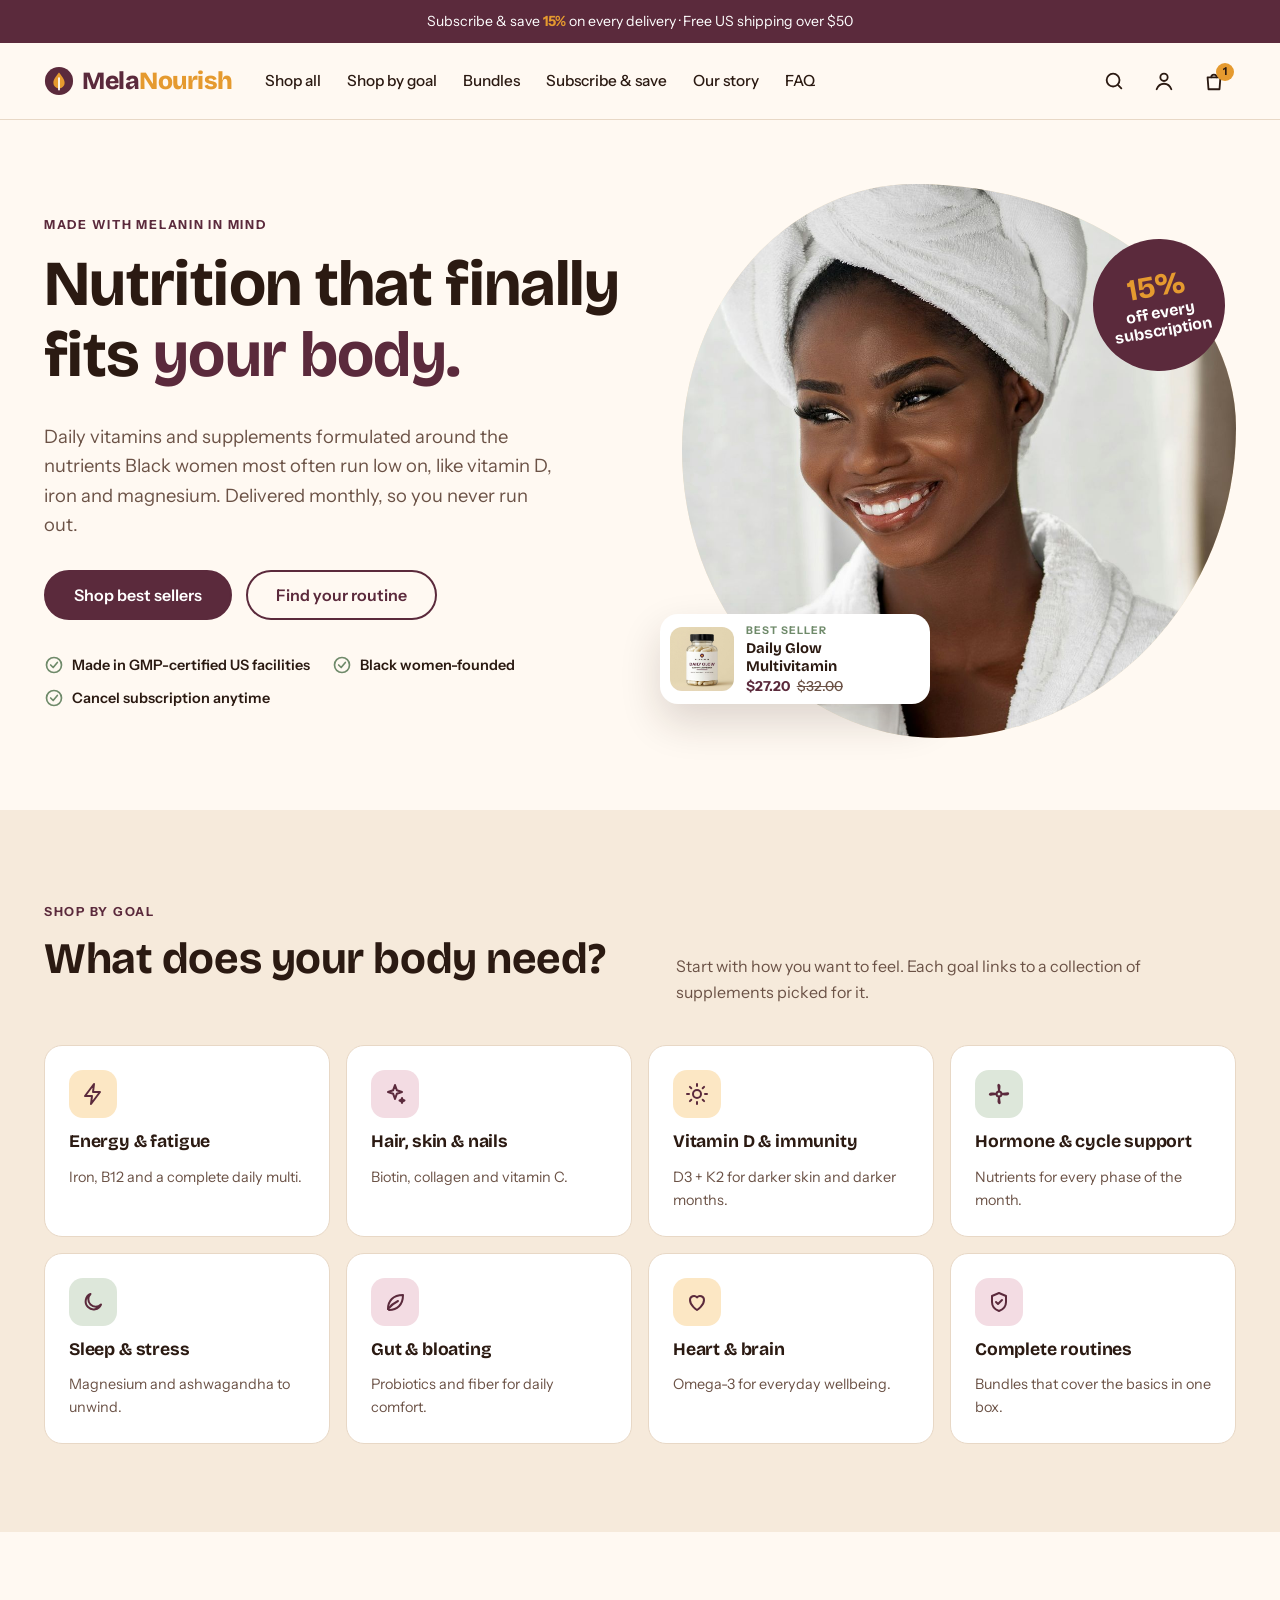
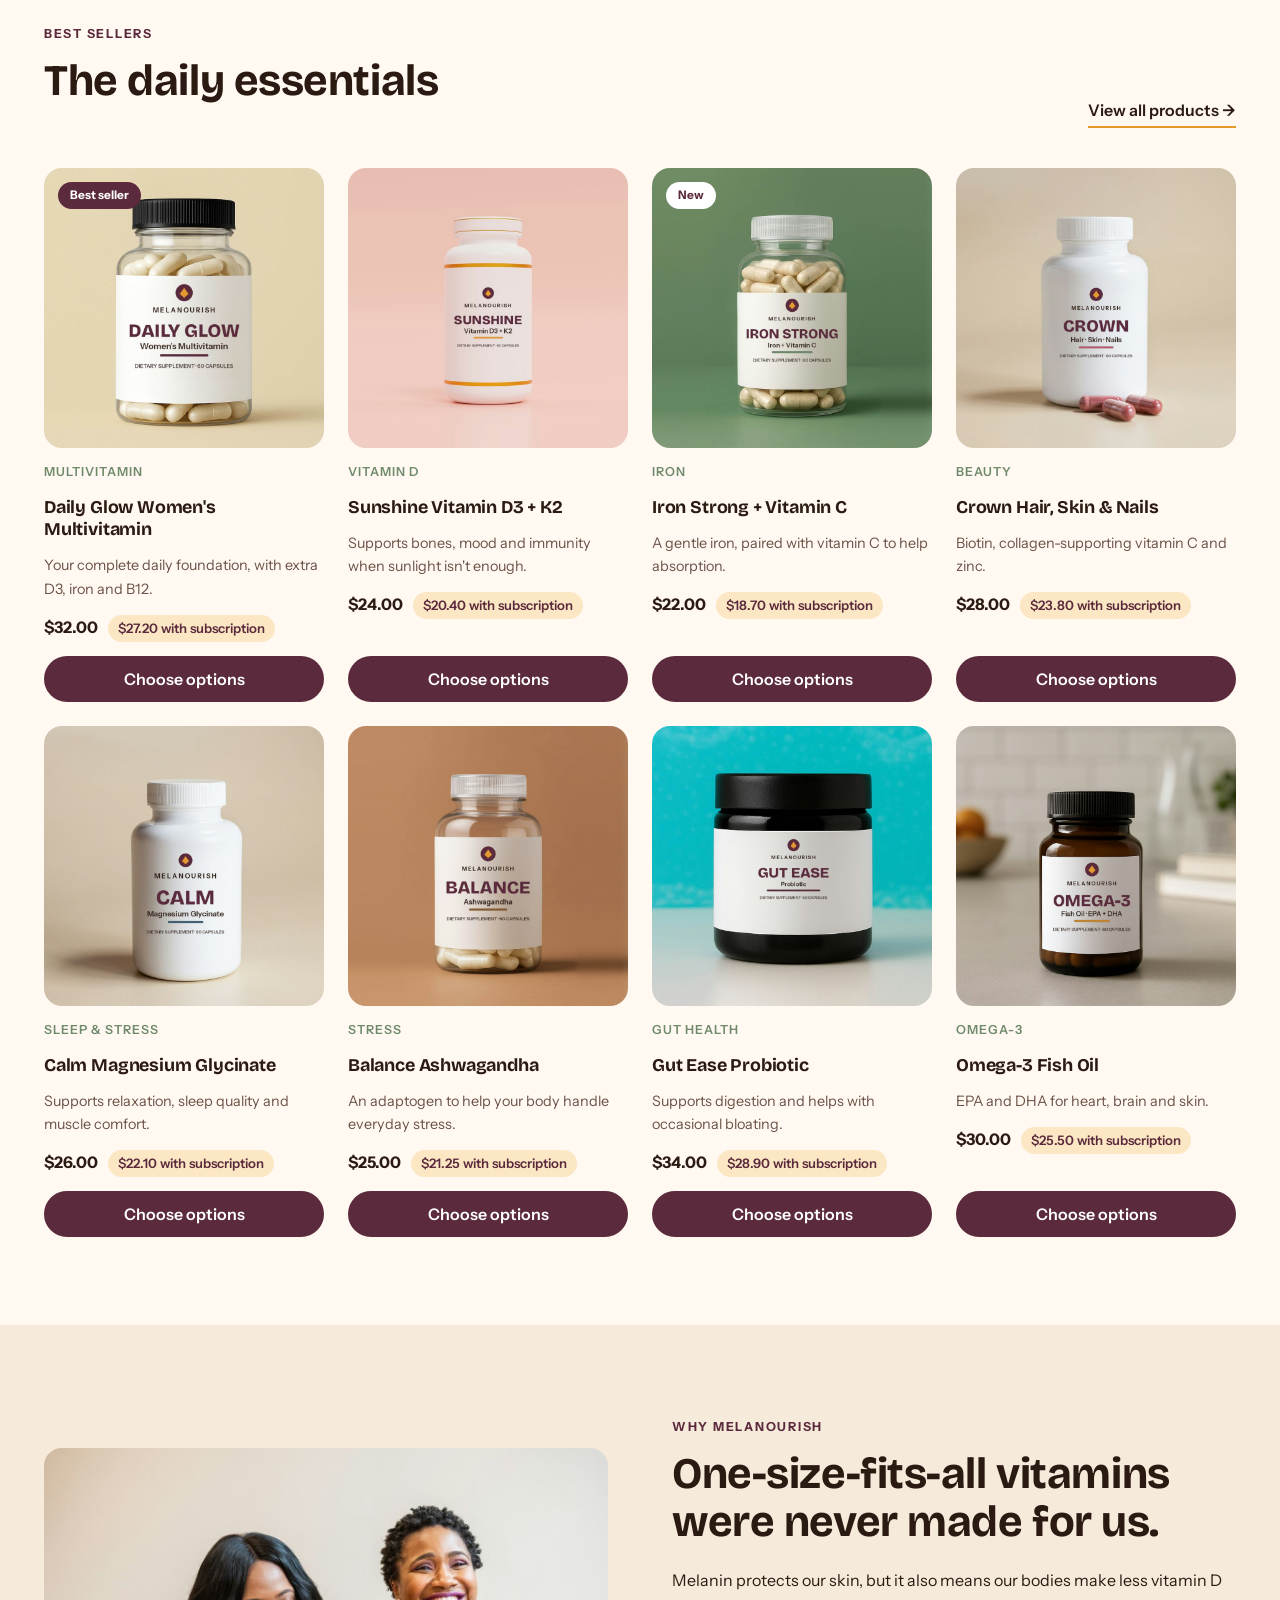
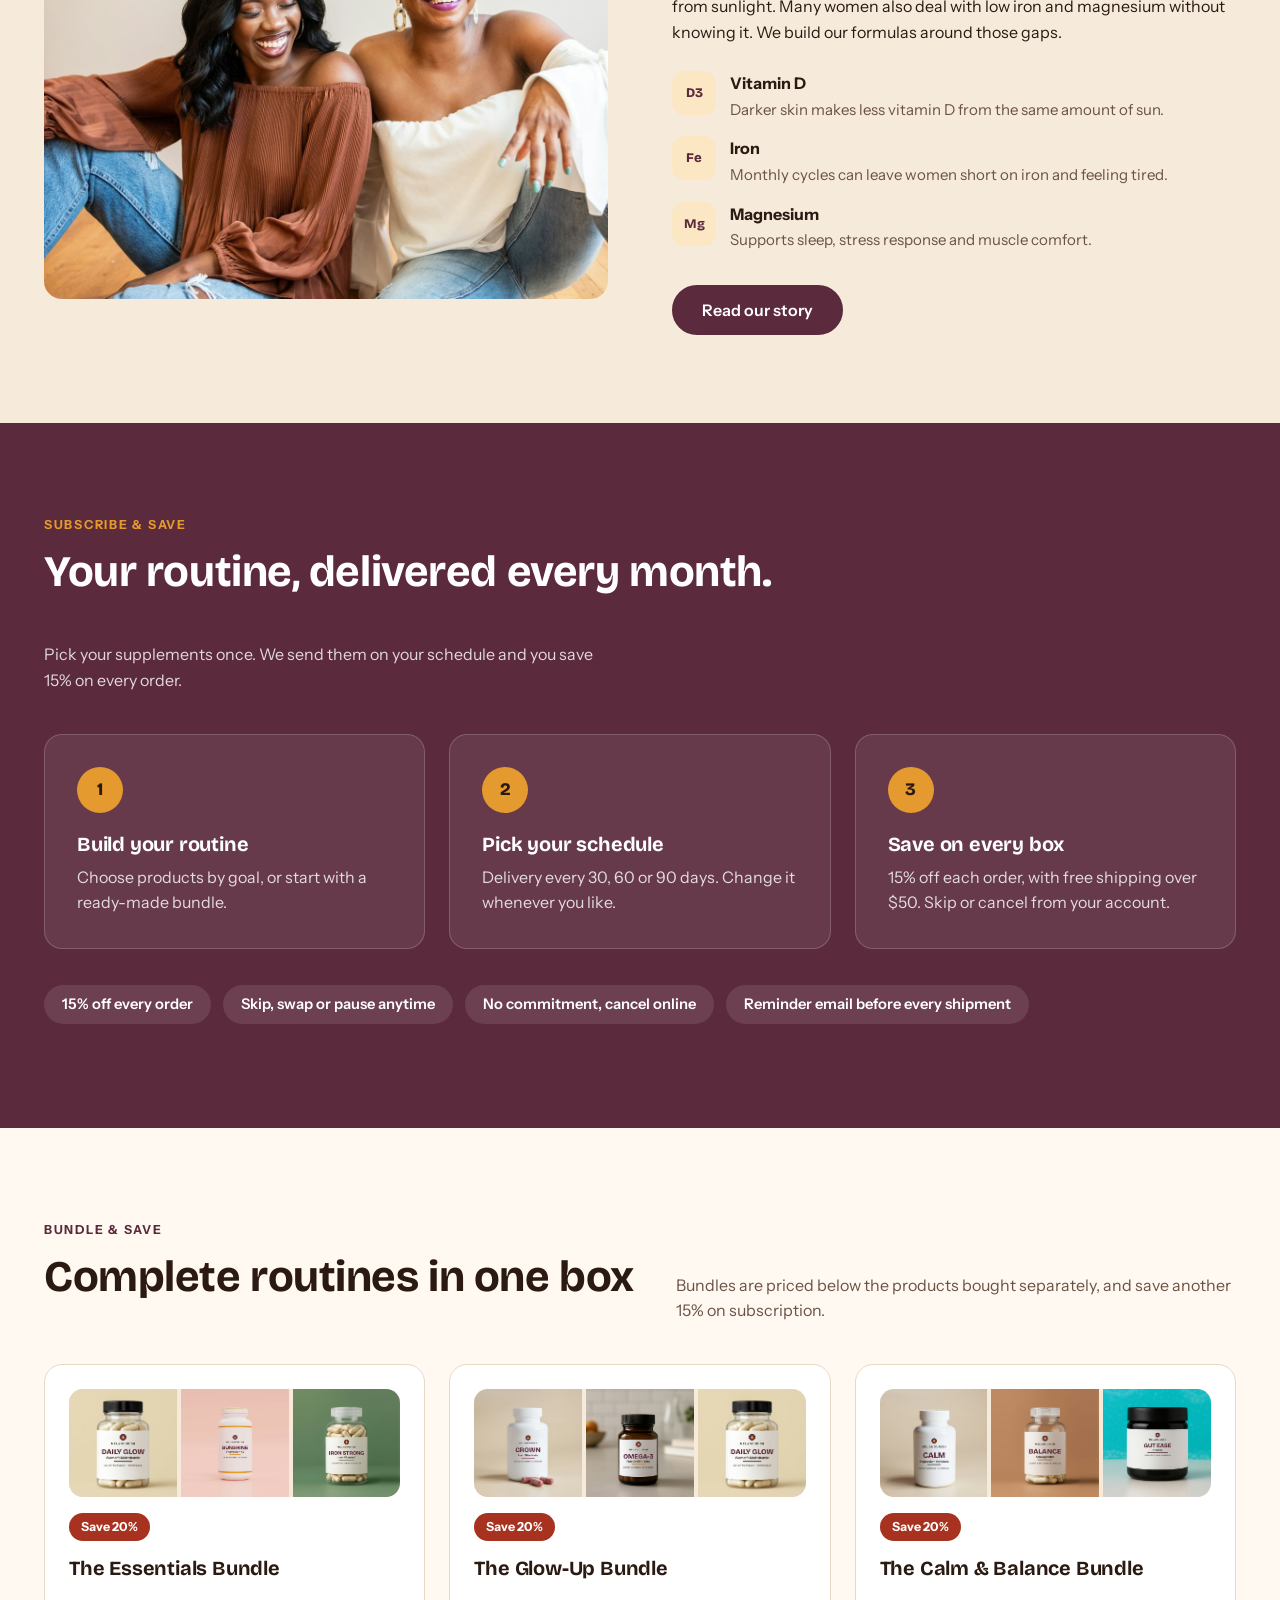
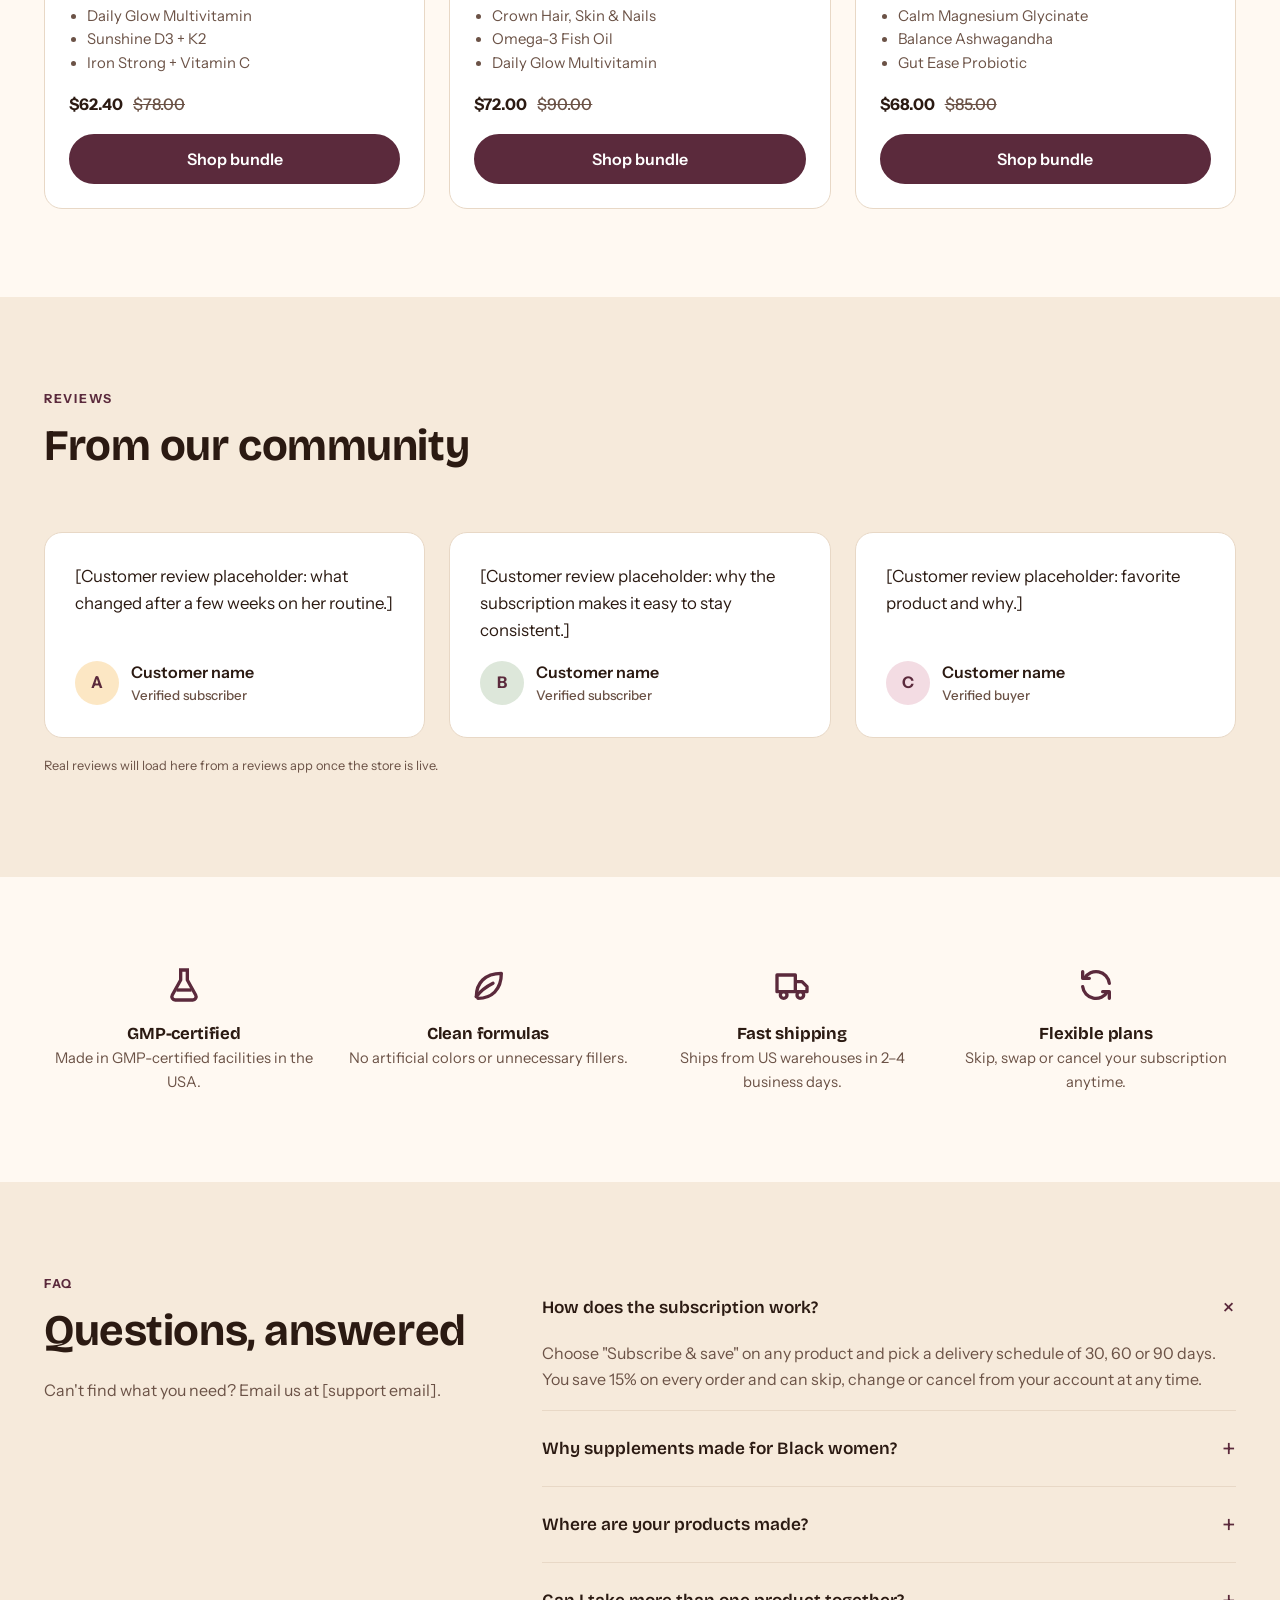
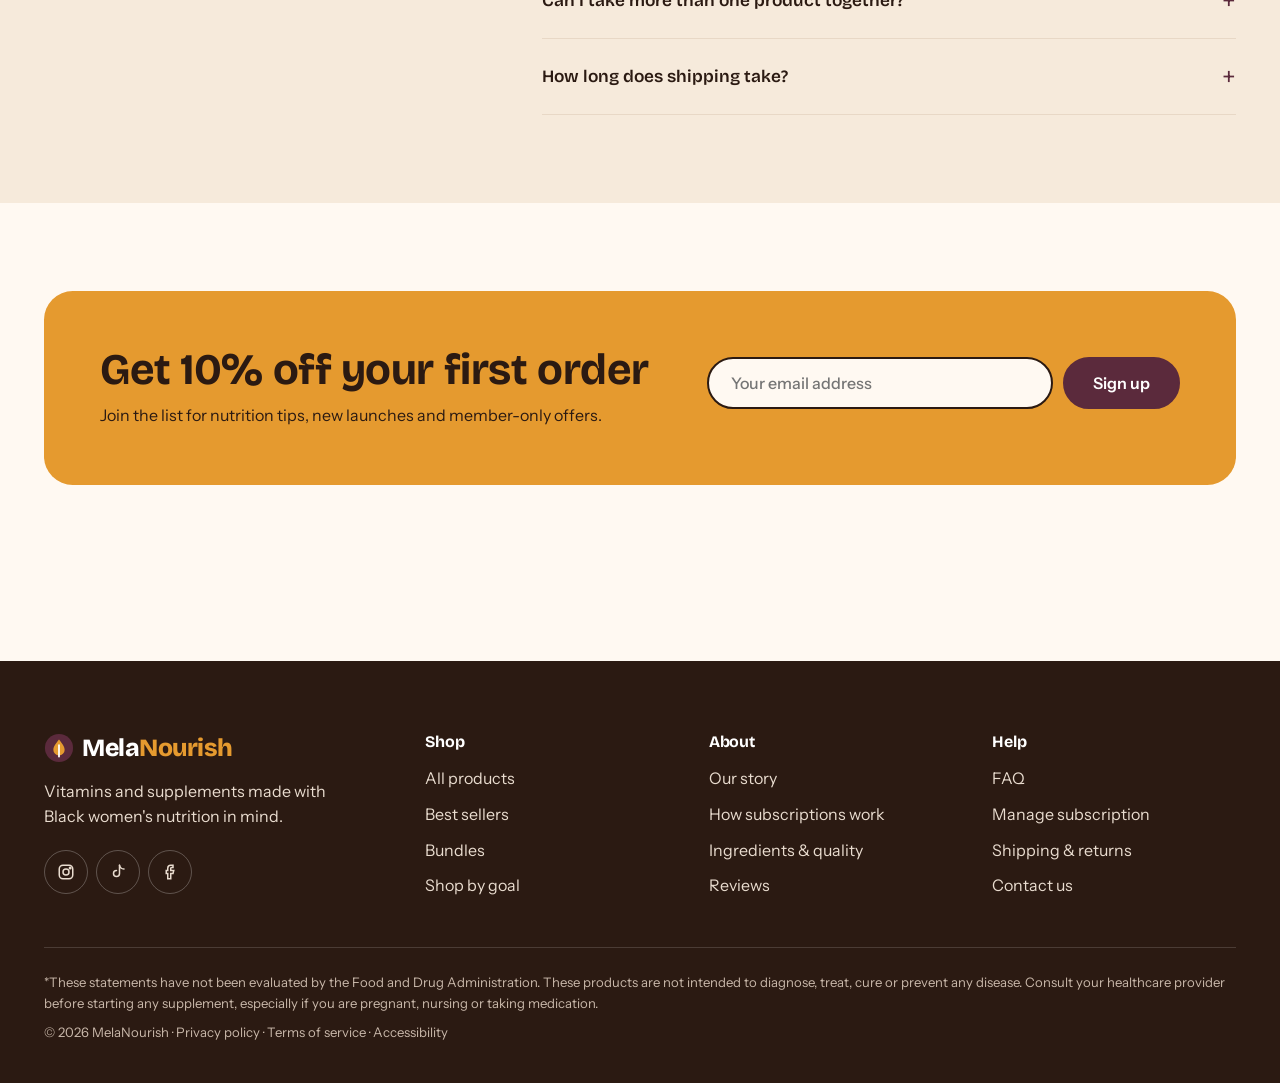
==== commit 1e0a4a49: "Refactor code structure for improved readability and maintainability" ====
--- a/index.html
+++ b/index.html
@@ -163,7 +163,7 @@
   <div class="cart-upsell" data-cart-upsell>
     <h3>Pairs well with</h3>
     <div class="upsell-card">
-      <span class="bottle-art" style="--art-bg:#FCE7C4"><span class="bottle" style="--bottle:#E59A2F"></span></span>
+      <img src="assets/images/product-d3-k2.jpg" alt="" width="900" height="900" loading="lazy">
       <div><strong>Sunshine D3 + K2</strong><span>$24.00</span></div>
       <button class="button button--secondary" type="button" data-upsell-add>Add</button>
     </div>
@@ -206,12 +206,12 @@
         <li data-block-type="badge"><svg aria-hidden="true"><use href="#i-check"/></svg>Cancel subscription anytime</li>
       </ul>
     </div>
-    <div class="hero__visual" role="img" aria-label="Three MelaNourish supplement bottles">
-      <div class="bottle-trio" aria-hidden="true">
-        <div class="bottle" style="--bottle:#E59A2F"><div class="bottle__label">D3 + K2<small>Sunshine</small></div></div>
-        <div class="bottle" style="--bottle:#5B2A3C"><div class="bottle__label">Daily Glow<small>Multivitamin</small></div></div>
-        <div class="bottle" style="--bottle:#6F8A6A"><div class="bottle__label">Iron<small>Strong</small></div></div>
-      </div>
+    <div class="hero__visual">
+      <div class="hero__photo"><img src="assets/images/hero.jpg" alt="Smiling woman in a white robe enjoying her morning coffee" width="1100" height="1100" fetchpriority="high"></div>
+      <a class="hero__product" href="product.html">
+        <img src="assets/images/product-daily-glow.jpg" alt="" width="900" height="900">
+        <span><small>Best seller</small>Daily Glow Multivitamin<b>$27.20 <s>$32.00</s></b></span>
+      </a>
       <div class="hero__sticker" aria-hidden="true"><span><b>15%</b>off every subscription</span></div>
     </div>
   </div>
@@ -265,7 +265,7 @@
       <article class="product-card">
         <div class="product-card__media">
           <span class="product-card__badge product-card__badge--accent">Best seller</span>
-          <a href="product.html" class="bottle-art" style="--art-bg:#F3DCE3" aria-label="Daily Glow Multivitamin"><div class="bottle" style="--bottle:#5B2A3C"><div class="bottle__label">Daily Glow<small>Multivitamin</small></div></div></a>
+          <a href="product.html" class="product-media"><img src="assets/images/product-daily-glow.jpg" alt="Daily Glow Multivitamin supplement bottle" width="900" height="900" loading="lazy"></a>
         </div>
         <span class="product-card__type">Multivitamin</span>
         <h3 class="product-card__title"><a href="product.html">Daily Glow Women's Multivitamin</a></h3>
@@ -276,7 +276,7 @@
 
       <article class="product-card">
         <div class="product-card__media">
-          <a href="product.html" class="bottle-art" style="--art-bg:#FCE7C4" aria-label="Sunshine D3 + K2"><div class="bottle" style="--bottle:#E59A2F"><div class="bottle__label">D3 + K2<small>Sunshine</small></div></div></a>
+          <a href="product.html" class="product-media"><img src="assets/images/product-d3-k2.jpg" alt="Sunshine D3 + K2 supplement bottle" width="900" height="900" loading="lazy"></a>
         </div>
         <span class="product-card__type">Vitamin D</span>
         <h3 class="product-card__title"><a href="product.html">Sunshine Vitamin D3 + K2</a></h3>
@@ -288,7 +288,7 @@
       <article class="product-card">
         <div class="product-card__media">
           <span class="product-card__badge">New</span>
-          <a href="product.html" class="bottle-art" style="--art-bg:#DDE7DA" aria-label="Iron Strong"><div class="bottle" style="--bottle:#6F8A6A"><div class="bottle__label">Iron<small>Strong</small></div></div></a>
+          <a href="product.html" class="product-media"><img src="assets/images/product-iron.jpg" alt="Iron Strong supplement bottle" width="900" height="900" loading="lazy"></a>
         </div>
         <span class="product-card__type">Iron</span>
         <h3 class="product-card__title"><a href="product.html">Iron Strong + Vitamin C</a></h3>
@@ -299,7 +299,7 @@
 
       <article class="product-card">
         <div class="product-card__media">
-          <a href="product.html" class="bottle-art" style="--art-bg:#F3DCE3" aria-label="Crown Hair, Skin and Nails"><div class="bottle" style="--bottle:#B65A6E"><div class="bottle__label">Crown<small>Hair · Skin · Nails</small></div></div></a>
+          <a href="product.html" class="product-media"><img src="assets/images/product-crown.jpg" alt="Crown Hair, Skin and Nails supplement bottle" width="900" height="900" loading="lazy"></a>
         </div>
         <span class="product-card__type">Beauty</span>
         <h3 class="product-card__title"><a href="product.html">Crown Hair, Skin &amp; Nails</a></h3>
@@ -310,7 +310,7 @@
 
       <article class="product-card">
         <div class="product-card__media">
-          <a href="product.html" class="bottle-art" style="--art-bg:#DDE7DA" aria-label="Calm Magnesium Glycinate"><div class="bottle" style="--bottle:#3E5B6E"><div class="bottle__label">Calm<small>Magnesium</small></div></div></a>
+          <a href="product.html" class="product-media"><img src="assets/images/product-magnesium.jpg" alt="Calm Magnesium Glycinate supplement bottle" width="900" height="900" loading="lazy"></a>
         </div>
         <span class="product-card__type">Sleep &amp; stress</span>
         <h3 class="product-card__title"><a href="product.html">Calm Magnesium Glycinate</a></h3>
@@ -321,7 +321,7 @@
 
       <article class="product-card">
         <div class="product-card__media">
-          <a href="product.html" class="bottle-art" style="--art-bg:#FCE7C4" aria-label="Balance Ashwagandha"><div class="bottle" style="--bottle:#8A5A2B"><div class="bottle__label">Balance<small>Ashwagandha</small></div></div></a>
+          <a href="product.html" class="product-media"><img src="assets/images/product-ashwagandha.jpg" alt="Balance Ashwagandha supplement bottle" width="900" height="900" loading="lazy"></a>
         </div>
         <span class="product-card__type">Stress</span>
         <h3 class="product-card__title"><a href="product.html">Balance Ashwagandha</a></h3>
@@ -332,7 +332,7 @@
 
       <article class="product-card">
         <div class="product-card__media">
-          <a href="product.html" class="bottle-art" style="--art-bg:#F3DCE3" aria-label="Gut Ease Probiotic"><div class="bottle" style="--bottle:#5B2A3C"><div class="bottle__label">Gut Ease<small>Probiotic</small></div></div></a>
+          <a href="product.html" class="product-media"><img src="assets/images/product-probiotic.jpg" alt="Gut Ease Probiotic supplement bottle" width="900" height="900" loading="lazy"></a>
         </div>
         <span class="product-card__type">Gut health</span>
         <h3 class="product-card__title"><a href="product.html">Gut Ease Probiotic</a></h3>
@@ -343,7 +343,7 @@
 
       <article class="product-card">
         <div class="product-card__media">
-          <a href="product.html" class="bottle-art" style="--art-bg:#DDE7DA" aria-label="Omega-3 Fish Oil"><div class="bottle" style="--bottle:#C9852A"><div class="bottle__label">Omega-3<small>Heart · Brain</small></div></div></a>
+          <a href="product.html" class="product-media"><img src="assets/images/product-omega3.jpg" alt="Omega-3 Fish Oil supplement bottle" width="900" height="900" loading="lazy"></a>
         </div>
         <span class="product-card__type">Omega-3</span>
         <h3 class="product-card__title"><a href="product.html">Omega-3 Fish Oil</a></h3>
@@ -363,9 +363,7 @@
      ============================================================ -->
 <section class="section section--surface" id="our-story" data-section-type="image-with-text">
   <div class="page-width mission__grid">
-    <div class="mission__art" role="img" aria-label="Brand image placeholder">
-      <span class="mission__art-label">[Lifestyle photo: brand founder or customers]</span>
-    </div>
+    <div class="mission__art"><img src="assets/images/story.jpg" alt="Two friends laughing together on the floor" width="1200" height="960" loading="lazy"></div>
     <div>
       <span class="eyebrow">Why MelaNourish</span>
       <h2>One-size-fits-all vitamins were never made for us.</h2>
@@ -423,9 +421,7 @@
     </div>
     <div class="bundle-grid">
       <article class="bundle-card" data-block-type="bundle">
-        <div class="bundle-card__art" style="--art-bg:#FCE7C4" aria-hidden="true">
-          <div class="bottle" style="--bottle:#5B2A3C"></div><div class="bottle" style="--bottle:#E59A2F"></div><div class="bottle" style="--bottle:#6F8A6A"></div>
-        </div>
+        <div class="bundle-card__art" aria-hidden="true"><img src="assets/images/product-daily-glow.jpg" alt="" width="900" height="900" loading="lazy"><img src="assets/images/product-d3-k2.jpg" alt="" width="900" height="900" loading="lazy"><img src="assets/images/product-iron.jpg" alt="" width="900" height="900" loading="lazy"></div>
         <span class="bundle-card__save">Save 20%</span>
         <h3>The Essentials Bundle</h3>
         <ul><li>Daily Glow Multivitamin</li><li>Sunshine D3 + K2</li><li>Iron Strong + Vitamin C</li></ul>
@@ -433,9 +429,7 @@
         <a class="button" href="product.html">Shop bundle</a>
       </article>
       <article class="bundle-card" data-block-type="bundle">
-        <div class="bundle-card__art" style="--art-bg:#F3DCE3" aria-hidden="true">
-          <div class="bottle" style="--bottle:#B65A6E"></div><div class="bottle" style="--bottle:#C9852A"></div><div class="bottle" style="--bottle:#5B2A3C"></div>
-        </div>
+        <div class="bundle-card__art" aria-hidden="true"><img src="assets/images/product-crown.jpg" alt="" width="900" height="900" loading="lazy"><img src="assets/images/product-omega3.jpg" alt="" width="900" height="900" loading="lazy"><img src="assets/images/product-daily-glow.jpg" alt="" width="900" height="900" loading="lazy"></div>
         <span class="bundle-card__save">Save 20%</span>
         <h3>The Glow-Up Bundle</h3>
         <ul><li>Crown Hair, Skin &amp; Nails</li><li>Omega-3 Fish Oil</li><li>Daily Glow Multivitamin</li></ul>
@@ -443,9 +437,7 @@
         <a class="button" href="product.html">Shop bundle</a>
       </article>
       <article class="bundle-card" data-block-type="bundle">
-        <div class="bundle-card__art" style="--art-bg:#DDE7DA" aria-hidden="true">
-          <div class="bottle" style="--bottle:#3E5B6E"></div><div class="bottle" style="--bottle:#8A5A2B"></div><div class="bottle" style="--bottle:#5B2A3C"></div>
-        </div>
+        <div class="bundle-card__art" aria-hidden="true"><img src="assets/images/product-magnesium.jpg" alt="" width="900" height="900" loading="lazy"><img src="assets/images/product-ashwagandha.jpg" alt="" width="900" height="900" loading="lazy"><img src="assets/images/product-probiotic.jpg" alt="" width="900" height="900" loading="lazy"></div>
         <span class="bundle-card__save">Save 20%</span>
         <h3>The Calm &amp; Balance Bundle</h3>
         <ul><li>Calm Magnesium Glycinate</li><li>Balance Ashwagandha</li><li>Gut Ease Probiotic</li></ul>
--- a/assets/theme.css
+++ b/assets/theme.css
@@ -700,3 +700,55 @@
   .chip-btn { min-height: 38px; padding: 0 14px; font-size: .86rem; }
   .search-all .button { width: 100%; }
 }
+
+/* =========================================================
+   REAL IMAGES (image_picker settings / product.featured_image)
+   ========================================================= */
+.product-media { display: block; aspect-ratio: 1 / 1; border-radius: var(--radius); overflow: hidden; background: var(--color-surface); }
+.product-media img, .product__main-media img, .product__thumbs img, .bundle-card__art img, .upsell-card img, .cart-item img, .search-result img { width: 100%; height: 100%; object-fit: cover; display: block; }
+.product-media img { transition: transform .5s cubic-bezier(.22,.8,.24,1); }
+.product-card:hover .product-media img { transform: scale(1.04); }
+
+/* hero photo inside the blob + floating product chip */
+.hero__visual { background: none; aspect-ratio: 1 / 1; border-radius: 0; display: block; }
+.hero__photo { position: absolute; inset: 0; border-radius: 42% 58% 54% 46% / 48% 44% 56% 52%; overflow: hidden; background: var(--color-accent-soft); }
+.hero__photo img { width: 100%; height: 100%; object-fit: cover; object-position: 50% 30%; }
+.hero__product { position: absolute; left: -4%; bottom: 6%; display: flex; align-items: center; gap: 12px; background: #fff; border-radius: 18px; padding: 10px 16px 10px 10px; box-shadow: 0 18px 40px rgba(43,26,18,.16); text-decoration: none; max-width: 270px; transition: transform .2s ease; }
+.hero__product:hover { transform: translateY(-3px); }
+.hero__product img { width: 64px; height: 64px; border-radius: 12px; object-fit: cover; flex: none; }
+.hero__product span { font: 700 .92rem/1.25 var(--font-heading); }
+.hero__product small { display: block; font: 700 .66rem var(--font-body); letter-spacing: .1em; text-transform: uppercase; color: var(--color-sage); margin-bottom: 2px; }
+.hero__product b { display: block; font: 700 .86rem var(--font-body); color: var(--color-primary); margin-top: 3px; }
+.hero__product s { color: var(--color-text-muted); font-weight: 500; margin-left: 4px; }
+
+/* story photo */
+.mission__art { background: var(--color-surface); }
+.mission__art img { width: 100%; height: 100%; object-fit: cover; }
+.mission__art::after { display: none; }
+
+/* bundles: three product shots */
+.bundle-card__art { background: var(--color-surface); height: auto; padding: 0; gap: 4px; overflow: hidden; display: grid; grid-template-columns: repeat(3, 1fr); align-items: stretch; }
+.bundle-card__art img { aspect-ratio: 1 / 1; }
+
+/* product page gallery */
+.product__main-media { aspect-ratio: 1 / 1; border-radius: var(--radius); overflow: hidden; background: var(--color-surface); }
+.product__main-media img { transition: opacity .25s ease; }
+.product__main-media img.is-swapping { opacity: 0; }
+.product__thumbs button { aspect-ratio: 1 / 1; overflow: hidden; border-radius: 12px; }
+.product__thumbs button[aria-current="true"] { border-color: var(--color-primary); }
+
+/* drawer / search / upsell thumbs */
+.cart-item > img { width: 72px; height: 72px; border-radius: 12px; }
+.upsell-card > img { width: 48px; height: 48px; border-radius: 10px; }
+.search-result > img { width: 72px; height: 72px; border-radius: 12px; }
+
+@media (max-width: 760px) {
+  .hero__visual { max-width: 360px; }
+  .hero__product { left: -2%; bottom: 2%; padding: 8px 12px 8px 8px; gap: 10px; max-width: 220px; border-radius: 14px; }
+  .hero__product img { width: 50px; height: 50px; border-radius: 10px; }
+  .hero__product span { font-size: .8rem; text-align: left; }
+  .mission__art { aspect-ratio: 5 / 4; }
+  .product__main-media { border-radius: 0; }
+  .cart-item > img { width: 60px; height: 60px; }
+  .search-result > img { width: 56px; height: 56px; border-radius: 10px; }
+}
